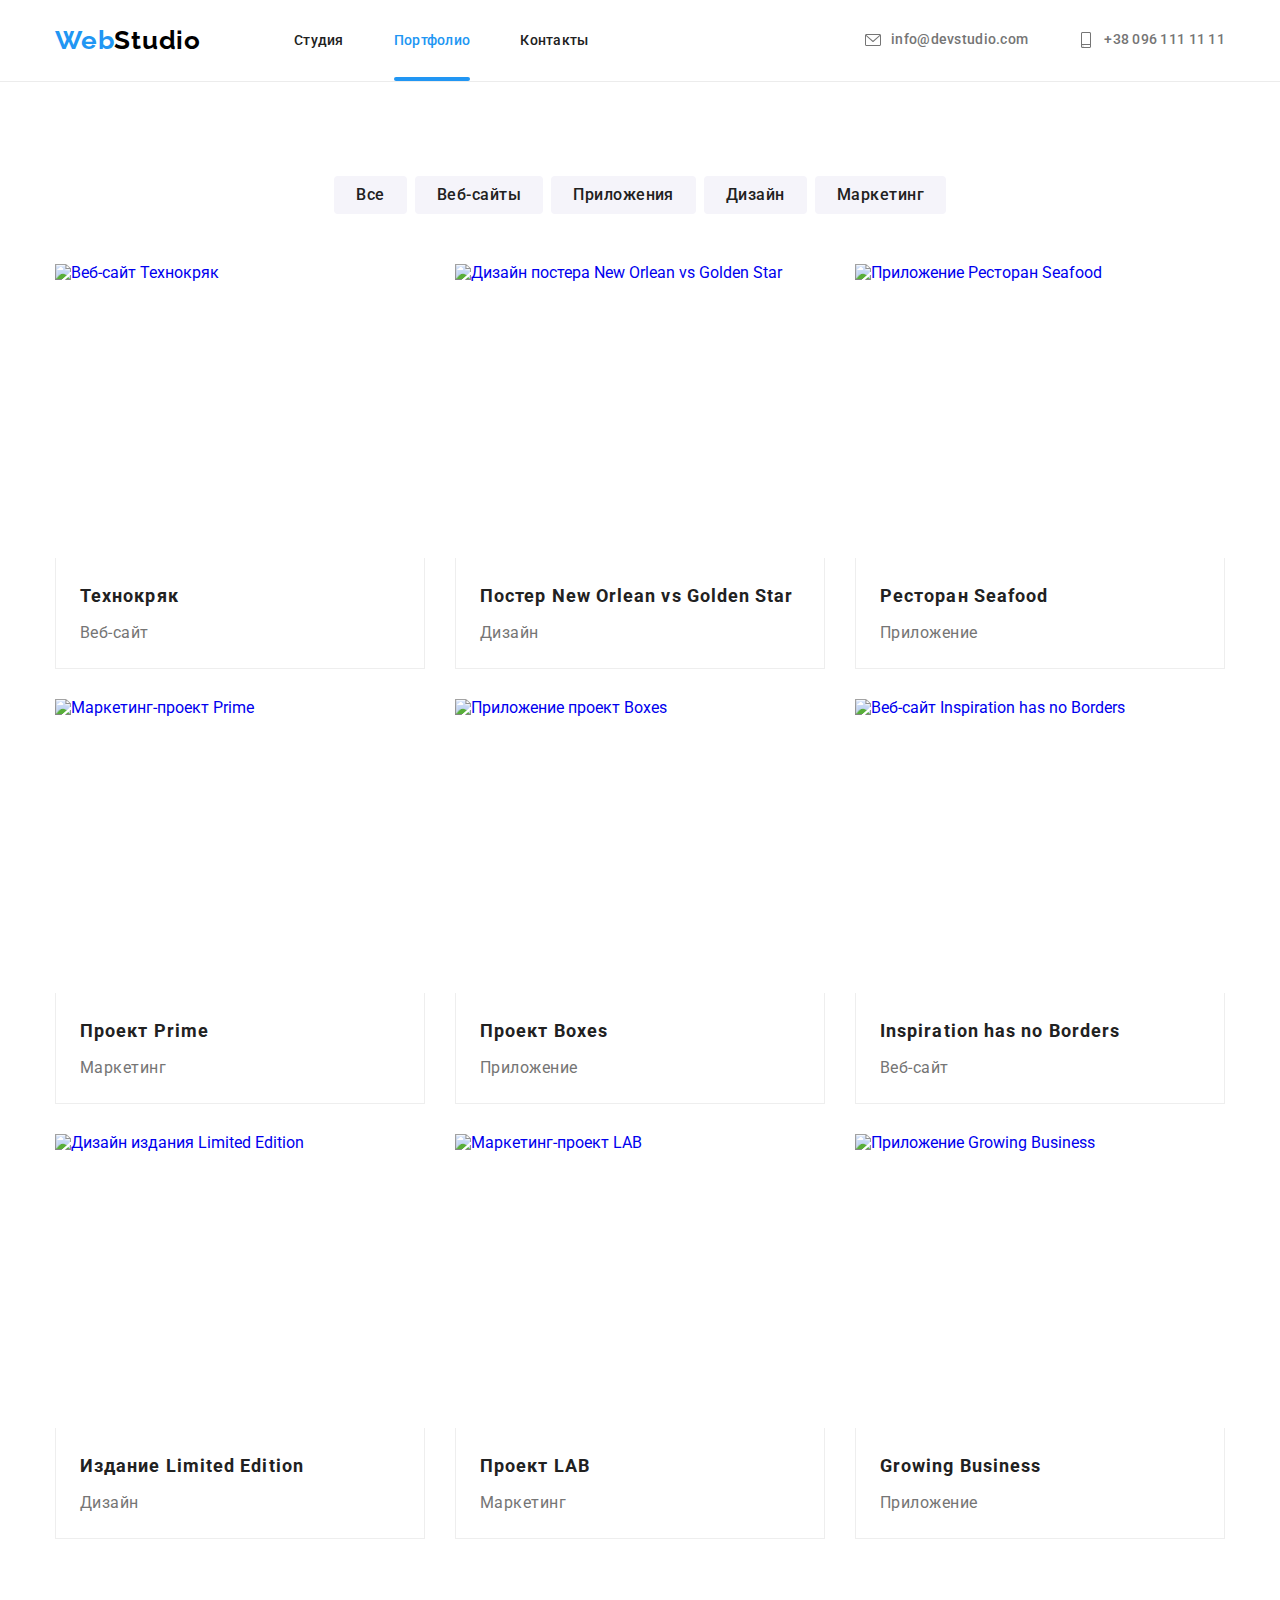
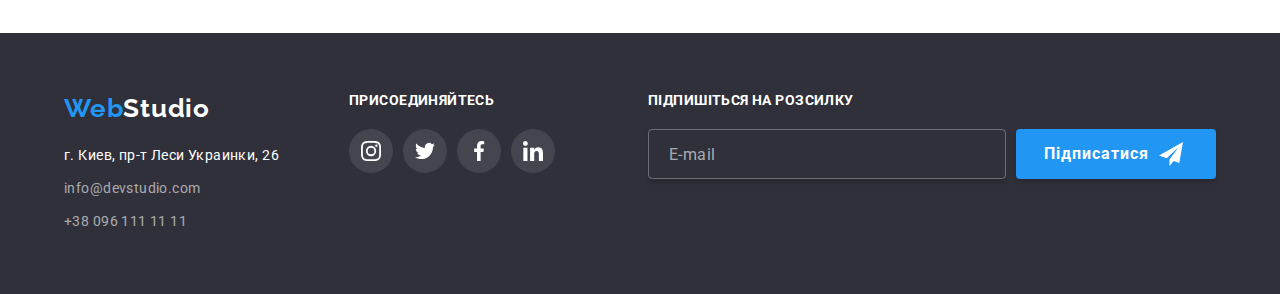
==== portfolio.html @ 71a53c15 "did hero" ====
<!DOCTYPE html>
<html lang="ru">

<head>
    <meta charset="UTF-8">
    <meta http-equiv="X-UA-Compatible" content="IE=edge">
    <meta name="viewport" content="width=device-width, initial-scale=1.0">
    <title>Porfolio</title>
    <link
        href="https://fonts.googleapis.com/css2?family=Raleway:wght@700&family=Roboto:wght@400;500;700;900&display=swap"
        rel="stylesheet">
    <link rel="stylesheet"
        href="https://cdnjs.cloudflare.com/ajax/libs/modern-normalize/1.1.0/modern-normalize.min.css">
    <link rel="stylesheet" href="./css/main.min.css">
</head>

<body>
    <header class="header">
        <div class="container header__container">
            <nav class="nav">
                <a class="logo nav__logo" href="https://vasyl96.github.io/goit-markup-hw-08/"><span
                        class="logo__label">Web</span>Studio</a>
                <button class="menu-btn" type="button" aria-label="Відкрити мобільне меню" data-menu-open>
                    <svg class="menu-btn__menu" width="40" height="40">
                        <use class="menu-btn__icon-menu" href="./img/sprite.svg#icon-menu"></use>
                    </svg>
                </button>
                <ul class="nav__list">
                    <li class="nav__item">
                        <a class="nav__link" href="https://vasyl96.github.io/goit-markup-hw-08/">Студия</a>
                    </li>
                    <li class="nav__item">
                        <a class="nav__link nav__link--current" href="./portfolio.html">Портфолио</a>
                    </li>
                    <li class="nav__item">
                        <a class="nav__link" href="#">Контакты</a>
                    </li>
                </ul>
            </nav>
            <ul class="header__contact-list">
                <li class="header__contact-item"><a class="header__contact-link" href="mailto:info@devstudio.com"><svg
                            class="header__contact-icon header__contact-icon--right" width="12" height="16">
                            <use href="./img/sprite.svg#icon-envelope"></use>
                        </svg>info@devstudio.com</a>
                </li>
                <li class="header__contact-item"><a class="header__contact-link" href="tel:+380961111111"><svg
                            class="header__contact-icon header__contact-icon--right" width="10" height="16">
                            <use href="./img/sprite.svg#icon-smartphone"></use>
                        </svg>+38 096 111 11 11</a>
                </li>
            </ul>
        </div>
    </header>
    <!-- Mobil menu -->
    <div class="menu-overlay" data-menu>
        <div class="menu-container">
            <button class="menu-btn" type="button" aria-label="Закрити мобільне меню" data-menu-close>
                <svg class="menu-btn__cross" width="40" height="40">
                    <use class="menu-btn__icon-cross" href="./img/sprite.svg#icon-cross"></use>
                </svg>
            </button>
            <ul class="menu-nav menu-nav__list">
                <li class="menu-nav__item">
                    <a class="menu-nav__link" href="https://vasyl96.github.io/goit-markup-hw-07/">Студия</a>
                </li>
                <li class="menu-nav__item">
                    <a class="menu-nav__link menu-nav__link--current" href="./portfolio.html">Портфолио</a>
                </li>
                <li class="menu-nav__item">
                    <a class="menu-nav__link" href="#">Контакты</a>
                </li>
            </ul>
            <ul class="menu-contact menu-contact__list">
                <li class="menu-contact__item">
                    <a class="menu-contact__link menu-contact__link--blue" href="tel:+380961111111">+38 096 111 11
                        11</a>
                </li>
                <li class="menu-contact__item">
                    <a class="menu-contact__link" href="mailto:info@devstudio.com">info@devstudio.com</a>
                </li>
            </ul>
            <ul class="menu-social menu-social__list">
                <li class="menu-social__item">
                    <a class="menu-social__link" href="https://Instagram/">Instagram</a>
                </li>
                <li class="menu-social__item">
                    <a class="menu-social__link" href="https://www.twitter.com/">Twitter</a>
                </li>
                <li class="menu-social__item">
                    <a class="menu-social__link" href="https://www.facebook.com/">Facebook</a>
                </li>
                <li class="menu-social__item">
                    <a class="menu-social__link" href="https://www.linkedin.com/">Linkedin</a>
                </li>
            </ul>
        </div>
    </div>
    <!-- Main section -->
    <main class="main">
        <!-- Portfolio -->
        <section class="portfolio">
            <div class="container">
                <!-- Button -->
                <ul class="filters filters__list">
                    <li class="filter__item"><button class="btn-silver btn" type="button">Все</button></li>
                    <li class="filter__item"><button class="btn-silver btn" type="button">Веб-сайты</button></li>
                    <li class="filter__item"><button class="btn-silver btn" type="button">Приложения</button></li>
                    <li class="filter__item"><button class="btn-silver btn" type="button">Дизайн</button></li>
                    <li class="filter__item"><button class="btn-silver btn" type="button">Маркетинг</button></li>
                </ul>

                <!-- Types of work -->
                <ul class="portfolio__list">
                    <!-- Технокряк -->
                    <li class="portfolio__item">
                        <a class="portfolio__link" href="#">
                            <div class="portfolio__thumb">
                                <img class="portfolio__img" src="./img/технокряк.jpg" alt="Веб-сайт Технокряк"
                                    width="370" height="294">
                                <div class="overlay">
                                    <p class="overlay__text">
                                        Ресурс пропонує комплексні пропозиції з різним рівнем функціоналу та сервісів.
                                        Все
                                        це дозволить відвідувачу отримати
                                        вичерпні відомості про компанію чи приватну особу.
                                    </p>
                                </div>
                            </div>
                            <div class="portfolio__project">
                                <h3 class="portfolio__title">Технокряк</h3>
                                <p class="portfolio__text">Веб-сайт</p>
                            </div>
                        </a>
                    </li>
                    <!-- New Orlean vs Golden Star -->
                    <li class="portfolio__item">
                        <a class="portfolio__link" href="#">
                            <div class="portfolio__thumb">
                                <img class="portfolio__img" src="./img/постер-new-orlean-vs-golden-star.jpg"
                                    alt="Дизайн постера New Orlean vs Golden Star" width="370" height="294">
                                <div class="overlay">
                                    <p class="overlay__text">
                                        Ресурс пропонує комплексні пропозиції з різним рівнем функціоналу та сервісів.
                                        Все
                                        це дозволить відвідувачу отримати
                                        вичерпні відомості про компанію чи приватну особу.
                                    </p>
                                </div>
                            </div>
                            <div class="portfolio__project">
                                <h3 class="portfolio__title">Постер <span lang="en">New Orlean vs Golden Star</span>
                                </h3>
                                <p class="portfolio__text">Дизайн</p>
                            </div>
                        </a>
                    </li>
                    <!-- Ресторан Seafood -->
                    <li class="portfolio__item">
                        <a class="portfolio__link" href="#">
                            <div class="portfolio__thumb">
                                <img class="portfolio__img" src="./img/ресторан-seafood.jpg"
                                    alt="Приложение Ресторан Seafood" width="370" height="294">
                                <div class="overlay">
                                    <p class="overlay__text">
                                        Ресурс пропонує комплексні пропозиції з різним рівнем функціоналу та сервісів.
                                        Все
                                        це дозволить відвідувачу отримати
                                        вичерпні відомості про компанію чи приватну особу.
                                    </p>
                                </div>
                            </div>
                            <div class="portfolio__project">
                                <h3 class="portfolio__title">Ресторан <span lang="en">Seafood</span></h3>
                                <p class="portfolio__text">Приложение</p>
                            </div>
                        </a>
                    </li>
                    <!-- Проект Prime -->
                    <li class="portfolio__item">
                        <a class="portfolio__link" href="#">
                            <div class="portfolio__thumb">
                                <img class="portfolio__img" src="./img/проект-prime.jpg" alt="Маркетинг-проект Prime"
                                    width="370" height="294">
                                <div class="overlay">
                                    <p class="overlay__text">
                                        Ресурс пропонує комплексні пропозиції з різним рівнем функціоналу та сервісів.
                                        Все
                                        це дозволить відвідувачу отримати
                                        вичерпні відомості про компанію чи приватну особу.
                                    </p>
                                </div>
                            </div>
                            <div class="portfolio__project">
                                <h3 class="portfolio__title">Проект <span lang="en">Prime</span></h3>
                                <p class="portfolio__text">Маркетинг</p>
                            </div>
                        </a>
                    </li>
                    <!-- Проект Boxes -->
                    <li class="portfolio__item">
                        <a class="portfolio__link" href="#">
                            <div class="portfolio__thumb">
                                <img class="portfolio__img" src="./img/проект-boxes.jpg" alt="Приложение проект Boxes"
                                    width="370" height="294">
                                <div class="overlay">
                                    <p class="overlay__text">
                                        Ресурс пропонує комплексні пропозиції з різним рівнем функціоналу та сервісів.
                                        Все
                                        це дозволить відвідувачу отримати
                                        вичерпні відомості про компанію чи приватну особу.
                                    </p>
                                </div>
                            </div>
                            <div class="portfolio__project">
                                <h3 class="portfolio__title">Проект <span lang="en">Boxes</span></h3>
                                <p class="portfolio__text">Приложение</p>
                            </div>
                        </a>
                    </li>
                    <!-- Inspiration has no Borders -->
                    <li class="portfolio__item">
                        <a class="portfolio__link" href="#">
                            <div class="portfolio__thumb">
                                <img class="portfolio__img" src="./img/inspiration-has-no-borders.jpg"
                                    alt="Веб-сайт Inspiration has no Borders" width="370" height="294">
                                <div class="overlay">
                                    <p class="overlay__text">
                                        Ресурс пропонує комплексні пропозиції з різним рівнем функціоналу та сервісів.
                                        Все
                                        це дозволить відвідувачу отримати
                                        вичерпні відомості про компанію чи приватну особу.
                                    </p>
                                </div>
                            </div>
                            <div class="portfolio__project">
                                <h3 lang="en" class="portfolio__title">Inspiration has no Borders</h3>
                                <p class="portfolio__text">Веб-сайт</p>
                            </div>
                        </a>
                    </li>
                    <!-- Издание Limited Edition -->
                    <li class="portfolio__item">
                        <a class="portfolio__link" href="#">
                            <div class="portfolio__thumb">
                                <img class="portfolio__img" src="./img/издание-limited-edition.jpg"
                                    alt="Дизайн издания Limited Edition" width="370" height="294">
                                <div class="overlay">
                                    <p class="overlay__text">
                                        Ресурс пропонує комплексні пропозиції з різним рівнем функціоналу та сервісів.
                                        Все
                                        це дозволить відвідувачу отримати
                                        вичерпні відомості про компанію чи приватну особу.
                                    </p>
                                </div>
                            </div>
                            <div class="portfolio__project">
                                <h3 class="portfolio__title">Издание <span lang="en">Limited Edition</span></h3>
                                <p class="portfolio__text">Дизайн</p>
                            </div>
                        </a>
                    </li>
                    <!-- Проект LAB -->
                    <li class="portfolio__item">
                        <a class="portfolio__link" href="#">
                            <div class="portfolio__thumb">
                                <img class="portfolio__img" src="./img/проект-lab.jpg" alt="Маркетинг-проект LAB"
                                    width="370" height="294">
                                <div class="overlay">
                                    <p class="overlay__text">
                                        Ресурс пропонує комплексні пропозиції з різним рівнем функціоналу та сервісів.
                                        Все
                                        це дозволить відвідувачу отримати
                                        вичерпні відомості про компанію чи приватну особу.
                                    </p>
                                </div>
                            </div>
                            <div class="portfolio__project">
                                <h3 class="portfolio__title">Проект <span lang="en">LAB</span></h3>
                                <p class="portfolio__text">Маркетинг</p>
                            </div>
                        </a>
                    </li>
                    <!-- Growing Business -->
                    <li class="portfolio__item">
                        <a class="portfolio__link" href="#">
                            <div class="portfolio__thumb">
                                <img class="portfolio__img" src="./img/growing-business.jpg"
                                    alt="Приложение Growing Business" width="370" height="294">
                                <div class="overlay">
                                    <p class="overlay__text">
                                        Ресурс пропонує комплексні пропозиції з різним рівнем функціоналу та сервісів.
                                        Все
                                        це дозволить відвідувачу отримати
                                        вичерпні відомості про компанію чи приватну особу.
                                    </p>
                                </div>
                            </div>
                            <div class="portfolio__project">
                                <h3 lang="en" class="portfolio__title">Growing Business</h3>
                                <p class="portfolio__text">Приложение</p>
                            </div>
                        </a>
                    </li>
                </ul>
            </div>
        </section>
    </main>
    <!-- Footer section-->
    <footer class="footer">
        <div class="container footer__container">
            <!-- Footer contacts -->
            <div class="footer-contacts footer-contacts--right footer-contacts--bottom">
                <a class="logo footer-contacts__logo" href="https://vasyl96.github.io/goit-markup-hw-06/"><span
                        class="logo__label">Web</span>Studio</a>
                <address class="address">
                    <p class="address__text">г. Киев, пр-т Леси Украинки, 26</p>
                    <ul class="address__list">
                        <li class="address__item"><a class="address__link"
                                href="mailto:info@devstudio.com">info@devstudio.com</a>
                        </li>
                        <li class="address__item"><a class="address__link" href="tel:+380961111111">+38 096 111 11
                                11</a>
                        </li>
                    </ul>
                </address>
            </div>
            <!-- Footer social -->
            <div class="footer-social footer-social--right footer-social--bottom">
                <strong class="footer-social__text footer-social__text--bottom">присоединяйтесь</strong>
                <ul class="icon-list">
                    <li class="footer-social__icon-item icon-item"><a class="footer-social__icon-link icon-link"
                            target="_blank" rel="noopener noreferrer" href="https://www.instagram.com/"><svg
                                class="icon" width="20" height="20">
                                <use href="./img/sprite.svg#icon-instagram"></use>
                            </svg></a></li>
                    <li class="footer-social__icon-item icon-item"><a class="footer-social__icon-link icon-link"
                            target="_blank" rel="noopener noreferrer" href="https://twitter.com/"><svg class="icon"
                                width="20" height="20">
                                <use href="./img/sprite.svg#icon-twitter"></use>
                            </svg></a></li>
                    <li class="footer-social__icon-item icon-item"><a class="footer-social__icon-link icon-link"
                            target="_blank" rel="noopener noreferrer" href="https://www.facebook.com/"><svg class="icon"
                                width="20" height="20">
                                <use href="./img/sprite.svg#icon-facebook"></use>
                            </svg></a></li>
                    <li class="footer-social__icon-item icon-item"><a class="footer-social__icon-link icon-link"
                            target="_blank" rel="noopener noreferrer" href="https://www.linkedin.com/"><svg class="icon"
                                width="20" height="20">
                                <use href="./img/sprite.svg#icon-linkedin"></use>
                            </svg></a></li>
                </ul>
            </div>
            <!-- Footer subscription -->
            <form name="footer-subscription__form" autocomplete="off">
                <strong class="subscription__text subscription__text--bottom">Підпишіться на
                    розсилку</strong>
                <div class="subscription-email">
                    <input type="email" name="email" class="subscription-email__input subscription-email__input--bottom"
                        placeholder="E-mail" id="user-email">
                    <button type="submit"
                        class="subscription-email__btn btn subscription-email__btn--left btn-blue">Підписатися
                        <svg class="subscription-email__btn-icon subscription-email__btn-icon--left" width="24"
                            height="24">
                            <use href="./img/sprite.svg#icon-send"></use>
                        </svg>
                    </button>
                </div>
            </form>
        </div>
    </footer>
    <script src="./js/menu.js"></script>
</body>

</html>
---- css/main.min.css ----
:root{--main-fons: "Roboto", sans-serif;--secondary-fons: "Raleway", sans-serif;--dark-main-txt-cl: #212121;--silver-txt-cl: rgba(255, 255, 255, 0.6);--gray-txt-cl: #757575;--white-txt-cl: #ffffff;--accent-txt-cl: #2196f3;--white-logo-txt-cl: #ffffff;--dark-logo-txt-cl: #000000;--skyblue-logo-txt-cl: #2196f3;--accent-input-cl: #2196f3;--gray-icon-bg-cl: #757575;--silver-icon-bg-cl: #afb1b8;--white-modal-icon-bg-cl: #ffffff;--white-social-bg-cl: #ffffff;--white-team-bg-cl: #ffffff;--white-modal-bg-cl: #ffffff;--backdrop-bg-cl: rgba(0, 0, 0, 0.2);--footer-hero-bg-cl: #2f303a;--team-bg-cl: #f5f4fa;--btn-silver--bg-cl: #f5f4fa;--accent-btn-silver-bg-cl: #2196f3;--btn-blue-bg-cl: #2196f3;--accent-btn-blue-bg-cl: #188ce8;--accent-icon-bg-cl: #2196f3;--hero-lg-bg-cl: rgba(47, 48, 58, 0.4);--box-bg-cl: #f5f4fa;--transition-timing-function: cubic-bezier(0.4, 0, 0.2, 1);--transition-duration: 250ms;--transition-delay: 600ms;--indent: 30px;--items: 2}.visually-hidden{position:absolute;white-space:nowrap;width:1px;height:1px;overflow:hidden;border:0;padding:0;clip:rect(0 0 0 0);-webkit-clip-path:inset(50%);clip-path:inset(50%);margin:-1px}body{font-family:var(--main-fons);color:var(--dark-main-txt-cl, #212121)}.no-scroll{overflow:hidden}h1,h2,h3,h4,h5,h6,p,ul,ol{margin:0;padding:0}a{text-decoration:none}ul,ol{list-style:none}img{display:block;max-width:100%;height:auto}.container{padding:0 15px;margin:0 auto}@media screen and (min-width: 480px){.container{width:480px}}@media screen and (min-width: 768px){.container{width:768px}}@media screen and (min-width: 1200px){.container{width:1200px}}.logo{-webkit-box-align:center;-ms-flex-align:center;align-items:center;font-family:var(--secondary-fons);font-size:26px;font-weight:700;line-height:1.19;letter-spacing:.03em;text-decoration:none;color:var(--dark-logo-txt-cl, #000000);-webkit-transition:color var(--transition-duration) var(--transition-timing-function);transition:color var(--transition-duration) var(--transition-timing-function)}.logo__label{color:var(--skyblue-logo-txt-cl, #2196f3)}.logo:hover,.logo:focus{color:var(--accent-txt-cl, #2196f3);fill:var(--accent-icon-bg-cl, #2196f3)}.nav{display:-webkit-box;display:-ms-flexbox;display:flex;-webkit-box-align:center;-ms-flex-align:center;align-items:center;-webkit-box-pack:justify;-ms-flex-pack:justify;justify-content:space-between}.nav__logo{padding-top:16px;padding-bottom:16px}@media screen and (max-width: 767px){.nav__list{display:none}}@media screen and (min-width: 768px){.nav{display:-webkit-box;display:-ms-flexbox;display:flex;-webkit-box-align:center;-ms-flex-align:center;align-items:center}.nav__list{display:-webkit-box;display:-ms-flexbox;display:flex}.nav__logo{padding-top:25px;padding-bottom:25px;margin-right:87px}}@media screen and (min-width: 1200px){.nav__logo{margin-right:93px}}@media screen and (min-width: 768px){.nav__item{margin-right:50px}.nav__item:last-child{margin-left:0}}@media screen and (min-width: 768px){.nav__link{position:relative;padding-top:32px;padding-bottom:32px;font-size:14px;font-weight:500;line-height:1.14;letter-spacing:.02em;color:inherit;-webkit-transition:color var(--transition-duration) var(--transition-timing-function);transition:color var(--transition-duration) var(--transition-timing-function)}.nav__link--current{color:var(--accent-txt-cl, #2196f3)}.nav__link--current::after{content:"";position:absolute;left:0;bottom:-1px;min-width:100%;min-height:4px;border-radius:2px;background-color:var(--accent-txt-cl, #2196f3)}.nav__link:hover,.nav__link:focus{color:var(--accent-txt-cl, #2196f3);fill:var(--accent-icon-bg-cl, #2196f3)}}.btn{border-radius:4px;border:rgba(0,0,0,0);cursor:pointer}.btn-blue{padding:10px 28px;min-width:200px;font-size:16px;font-weight:700;line-height:1.88;letter-spacing:.06em;color:var(--white-txt-cl, #ffffff);background-color:var(--btn-blue-bg-cl, #2196f3);-webkit-box-shadow:0px 4px 4px rgba(0,0,0,.15);box-shadow:0px 4px 4px rgba(0,0,0,.15);-webkit-transition:background-color var(--transition-duration) var(--transition-timing-function);transition:background-color var(--transition-duration) var(--transition-timing-function)}.btn-blue:hover,.btn-blue:focus{color:var(--white-txt-cl, #ffffff);background-color:var(--accent-btn-blue-bg-cl, #188ce8)}.btn-silver{padding:6px 22px;min-width:73px;font-size:16px;font-weight:500;line-height:1.63;letter-spacing:.03em;color:var(--white-txt-cl, #ffffff);text-align:center;color:inherit;background-color:var(--btn-silver-bg-cl, #f5f4fa);-webkit-transition:color var(--transition-duration) var(--transition-timing-function),background-color var(--transition-duration) var(--transition-timing-function),-webkit-box-shadow var(--transition-duration) var(--transition-timing-function);transition:color var(--transition-duration) var(--transition-timing-function),background-color var(--transition-duration) var(--transition-timing-function),-webkit-box-shadow var(--transition-duration) var(--transition-timing-function);transition:color var(--transition-duration) var(--transition-timing-function),background-color var(--transition-duration) var(--transition-timing-function),box-shadow var(--transition-duration) var(--transition-timing-function);transition:color var(--transition-duration) var(--transition-timing-function),background-color var(--transition-duration) var(--transition-timing-function),box-shadow var(--transition-duration) var(--transition-timing-function),-webkit-box-shadow var(--transition-duration) var(--transition-timing-function)}.btn-silver:hover,.btn-silver:focus{color:var(--white-txt-cl, #ffffff);background-color:var(--accent-btn-silver-bg-cl, #2196f3);-webkit-box-shadow:0px 3px 1px rgba(0,0,0,.1),0px 1px 2px rgba(0,0,0,.08),0px 2px 2px rgba(0,0,0,.12);box-shadow:0px 3px 1px rgba(0,0,0,.1),0px 1px 2px rgba(0,0,0,.08),0px 2px 2px rgba(0,0,0,.12)}.backdrop.is-hidden{pointer-events:none;visibility:hidden;opacity:0}.backdrop{position:fixed;visibility:visible;top:0;left:0;width:100vw;height:100vh;opacity:1;background-color:var(--backdrop-bg-cl, rgba(0, 0, 0, 0.2));-webkit-transition:opacity var(--transition-duration) var(--transition-timing-function),visibility var(--transition-duration) var(--transition-timing-function);transition:opacity var(--transition-duration) var(--transition-timing-function),visibility var(--transition-duration) var(--transition-timing-function)}.modal{padding:40px;position:absolute;z-index:10;top:50%;left:50%;-webkit-transform:translate(-50%, -50%);transform:translate(-50%, -50%);min-width:528px;min-height:581px;background-color:var(--white-modal-bg-cl, #ffffff);-webkit-box-shadow:0px 1px 3px rgba(0,0,0,.12),0px 1px 1px rgba(0,0,0,.14),0px 2px 1px rgba(0,0,0,.2);box-shadow:0px 1px 3px rgba(0,0,0,.12),0px 1px 1px rgba(0,0,0,.14),0px 2px 1px rgba(0,0,0,.2);border-radius:4px;-webkit-transition:opacity var(--transition-duration) var(--transition-timing-function),visibility var(--transition-duration) var(--transition-timing-function),-webkit-transform var(--transition-duration) var(--transition-timing-function);transition:opacity var(--transition-duration) var(--transition-timing-function),visibility var(--transition-duration) var(--transition-timing-function),-webkit-transform var(--transition-duration) var(--transition-timing-function);transition:transform var(--transition-duration) var(--transition-timing-function),opacity var(--transition-duration) var(--transition-timing-function),visibility var(--transition-duration) var(--transition-timing-function);transition:transform var(--transition-duration) var(--transition-timing-function),opacity var(--transition-duration) var(--transition-timing-function),visibility var(--transition-duration) var(--transition-timing-function),-webkit-transform var(--transition-duration) var(--transition-timing-function)}.modal__btn-close{display:-webkit-box;display:-ms-flexbox;display:flex;-webkit-box-align:center;-ms-flex-align:center;align-items:center;-webkit-box-pack:center;-ms-flex-pack:center;justify-content:center;position:absolute;top:8px;right:8px;min-height:30px;min-width:30px;background-color:var(--white-modal-icon-bg-cl, #ffffff);border-radius:50%;border:1px solid rgba(0,0,0,.1);-webkit-transition:opacity var(--transition-duration) var(--transition-timing-function),-webkit-transform var(--transition-duration) var(--transition-timing-function);transition:opacity var(--transition-duration) var(--transition-timing-function),-webkit-transform var(--transition-duration) var(--transition-timing-function);transition:transform var(--transition-duration) var(--transition-timing-function),opacity var(--transition-duration) var(--transition-timing-function);transition:transform var(--transition-duration) var(--transition-timing-function),opacity var(--transition-duration) var(--transition-timing-function),-webkit-transform var(--transition-duration) var(--transition-timing-function)}.modal__btn-close:focus,.modal__btn-close:hover{fill:#2196f3}.modal__text{display:block;text-align:center;font-size:20px;font-weight:700;line-height:1.15;letter-spacing:.03em;color:var(--dark-main-txt-cl, #212121)}.modal__text--bottom{margin-bottom:12px}.modal__form{display:-webkit-box;display:-ms-flexbox;display:flex;-webkit-box-align:center;-ms-flex-align:center;align-items:center;-webkit-box-orient:vertical;-webkit-box-direction:normal;-ms-flex-direction:column;flex-direction:column;padding:40px}.form-modal{display:-webkit-box;display:-ms-flexbox;display:flex;-webkit-box-align:center;-ms-flex-align:center;align-items:center;-webkit-box-orient:vertical;-webkit-box-direction:normal;-ms-flex-direction:column;flex-direction:column}.form-modal__user-name,.form-modal__user-phone,.form-modal__user-email,.form-modal__user-comment{display:inline-block;position:relative;width:448px;cursor:pointer}.form-modal__user-name--bottom,.form-modal__user-phone--bottom,.form-modal__user-email--bottom{margin-bottom:10px}.form-modal__user-comment{margin-bottom:20px}.form-modal__user-label{display:block;font-size:12px;font-weight:400;line-height:1.17;letter-spacing:.01em;color:var(--gray-txt-cl),#757575;cursor:pointer}.form-modal__user-label--bottom{margin-bottom:4px}.form-modal__user-input{padding:12px 16px 12px 42px;height:40px;width:448px;border:1px solid rgba(33,33,33,.2);border-radius:4px;-webkit-transition:border var(--transition-duration) var(--transition-timing-function);transition:border var(--transition-duration) var(--transition-timing-function);cursor:pointer}.form-modal__user-icon{display:block;position:absolute;top:29px;left:21px;width:18px;height:18px;-webkit-transform:translate(-50%);transform:translate(-50%);cursor:pointer}.form-modal__user-input:focus+.form-modal__user-icon{fill:#2196f3}.form-modal__user-input:focus,.form-modal__user-textarea:focus{border:1px solid #2196f3;outline:rgba(0,0,0,0)}.form-modal__user-textarea{resize:none;height:120px;padding:10px 16px;width:448px;border:1px solid rgba(33,33,33,.2);border-radius:4px;-webkit-transition:border var(--transition-duration) var(--transition-timing-function);transition:border var(--transition-duration) var(--transition-timing-function)}.form-modal__user-textarea::-webkit-input-placeholder{font-size:12px;font-weight:400;line-height:1.17;letter-spacing:.01em;color:rgba(117,117,117,.5)}.form-modal__user-textarea::-moz-placeholder{font-size:12px;font-weight:400;line-height:1.17;letter-spacing:.01em;color:rgba(117,117,117,.5)}.form-modal__user-textarea:-ms-input-placeholder{font-size:12px;font-weight:400;line-height:1.17;letter-spacing:.01em;color:rgba(117,117,117,.5)}.form-modal__user-textarea::-ms-input-placeholder{font-size:12px;font-weight:400;line-height:1.17;letter-spacing:.01em;color:rgba(117,117,117,.5)}.form-modal__user-textarea::placeholder{font-size:12px;font-weight:400;line-height:1.17;letter-spacing:.01em;color:rgba(117,117,117,.5)}.form-modal__user-adreement{display:inline-block;position:relative;padding-left:40px}.form-modal__user-adreement--bottom{margin-bottom:30px}.form-modal__label-adreement{display:inline-block;font-size:14px;font-weight:400;line-height:1.71;letter-spacing:.03em;color:var(--gray-txt-cl, #757575)}.form-modal__agreement-link{color:var(--accent-txt-cl, #2196f3);text-decoration:underline}.form-modal__agreement-link:focus,.form-modal__agreement-link:hover{color:var(--accent-btn-blue-bg-cl, #188ce8);-webkit-transition:color var(--transition-duration) var(--transition-timing-function);transition:color var(--transition-duration) var(--transition-timing-function)}.form-modal__label-adreement::before{content:"";position:absolute;left:15px;bottom:17%;-webkit-transform:translatey(-10%);transform:translatey(-10%);display:inline-block;width:16px;height:15px;border:2px solid;border-color:var(--dark-main-txt-cl, #212121);border-radius:2px;-webkit-transition:border-color var(--transition-duration) var(--transition-timing-function),background-color var(--transition-duration) var(--transition-timing-function);transition:border-color var(--transition-duration) var(--transition-timing-function),background-color var(--transition-duration) var(--transition-timing-function);cursor:pointer}.form-modal__checkbox-agreement:focus+.form-modal__label-adreement::before{border-color:var(--accent-icon-bg-cl, #2196f3)}.form-modal__checkbox-agreement:checked+.form-modal__label-adreement::before{background-image:url(../img/icon\ check.svg);background-origin:border-box;background-size:contain;border-color:var(--accent-icon-bg-cl, #2196f3);background-color:var(--accent-icon-bg-cl, #2196f3)}.form-modal__checkbox-agreement{position:absolute;width:1px;height:1px;margin:-1px;border:0;padding:0;clip:rect(0 0 0 0);overflow:hidden}.form-modal__btn{display:block;margin:0 auto;padding:10px 52px}.title{font-size:28px;font-weight:700;line-height:1.18;letter-spacing:.03em;text-align:center}@media screen and (min-width: 1200px){.title{font-size:36px;line-height:1.17}}.icon-list{display:-webkit-box;display:-ms-flexbox;display:flex;-webkit-box-pack:center;-ms-flex-pack:center;justify-content:center;gap:10px}.icon-link{display:-webkit-box;display:-ms-flexbox;display:flex;-webkit-box-align:center;-ms-flex-align:center;align-items:center;-webkit-box-pack:center;-ms-flex-pack:center;justify-content:center;fill:var(--silver-icon-bg-cl, #afb1b8);width:44px;height:44px;border-radius:50%;-webkit-transition:fill var(--transition-duration) var(--transition-timing-function),background-color var(--transition-duration) var(--transition-timing-function);transition:fill var(--transition-duration) var(--transition-timing-function),background-color var(--transition-duration) var(--transition-timing-function)}.icon-link:hover,.icon-link:focus{fill:var(--white-social-bg-cl, #ffffff);background-color:var(--accent-icon-bg-clicon-bg-cl, #2196f3)}.menu-btn{display:-webkit-box;display:-ms-flexbox;display:flex;-webkit-box-align:center;-ms-flex-align:center;align-items:center;-webkit-box-pack:center;-ms-flex-pack:center;justify-content:center;margin-left:auto;margin:0;padding:0;width:40px;height:40px;border:none;background-color:rgba(0,0,0,0);cursor:pointer}.menu-btn:focus,.menu-btn:hover{fill:#2196f3}@media screen and (min-width: 768px){.menu-btn{display:none}}.menu-overlay .menu-btn{position:absolute;top:10px;right:16px;-webkit-transform:translate(-50% -50%);transform:translate(-50% -50%)}.menu-overlay{position:fixed;left:0;top:0;width:100%;height:100%;background-color:#fff;z-index:999;-webkit-transform:translateX(-100%);transform:translateX(-100%);opacity:0;visibility:hidden;pointer-events:none;-webkit-transition:opacity var(--transition-duration) var(--transition-timing-function),visibility var(--transition-duration) var(--transition-timing-function);transition:opacity var(--transition-duration) var(--transition-timing-function),visibility var(--transition-duration) var(--transition-timing-function)}.menu-overlay.is-open{-webkit-transform:translateX(0);transform:translateX(0);opacity:1;pointer-events:visible;visibility:initial}@media screen and (min-width: 768px){.menu-overlay.is-open{display:none}}.menu-container{display:-webkit-box;display:-ms-flexbox;display:flex;-webkit-box-orient:vertical;-webkit-box-direction:normal;-ms-flex-direction:column;flex-direction:column;height:100%;padding:48px 40px}.menu-nav{display:-webkit-box;display:-ms-flexbox;display:flex;-webkit-box-orient:vertical;-webkit-box-direction:normal;-ms-flex-direction:column;flex-direction:column;-ms-flex-wrap:wrap;flex-wrap:wrap}.menu-nav__list{display:-webkit-box;display:-ms-flexbox;display:flex;margin-bottom:auto}.menu-nav__item{margin-bottom:36px}.menu-nav__item:last-child{margin-bottom:0}.menu-nav__link{font-size:40px;font-weight:500;line-height:1.18;letter-spacing:.02em;color:inherit;-webkit-transition:color var(--transition-duration) var(--transition-timing-function);transition:color var(--transition-duration) var(--transition-timing-function)}.menu-nav__link--current{color:var(--accent-txt-cl, #2196f3)}.menu-nav__link:hover,.menu-nav__link:focus{color:var(--accent-txt-cl, #2196f3);fill:var(--accent-icon-bg-cl, #2196f3)}.menu-contact{display:-webkit-box;display:-ms-flexbox;display:flex;-webkit-box-orient:vertical;-webkit-box-direction:normal;-ms-flex-direction:column;flex-direction:column;-ms-flex-wrap:wrap;flex-wrap:wrap}.menu-contact__item{margin-bottom:32px}.menu-contact__item:last-child{margin-bottom:64px}.menu-contact__link{font-size:24px;font-weight:500;line-height:1.17;letter-spacing:.02em;color:var(--gray-txt-cl, #757575);-webkit-transition:color var(--transition-duration) var(--transition-timing-function),fill var(--transition-duration) var(--transition-timing-function);transition:color var(--transition-duration) var(--transition-timing-function),fill var(--transition-duration) var(--transition-timing-function)}.menu-contact__link--blue{font-size:34px;line-height:1.18;color:var(--accent-txt-cl, #2196f3)}.menu-contact__link:hover,.menu-contact__link:focus{color:var(--accent-txt-cl, #2196f3);fill:var(--accent-icon-bg-cl, #2196f3)}.menu-social{display:-webkit-box;display:-ms-flexbox;display:flex}.menu-social__item{padding:0 10px;border-right:1px solid rgba(33,33,33,.2)}.menu-social__item:first-child{padding-left:0}.menu-social__item:last-child{padding-right:0;border-right:0}.menu-social__link{font-size:18px;font-weight:500;line-height:1.22;letter-spacing:.02em;color:var(--accent-txt-cl, #2196f3);fill:var(--gray-icon-bg-cl, #757575);-webkit-transition:color var(--transition-duration) var(--transition-timing-function),fill var(--transition-duration) var(--transition-timing-function);transition:color var(--transition-duration) var(--transition-timing-function),fill var(--transition-duration) var(--transition-timing-function)}.menu-social__link--blue{font-size:34px;line-height:1.18;color:var(--accent-txt-cl, #2196f3)}.menu-social__link:hover,.menu-social__link:focus{color:var(--accent-txt-cl, #2196f3);fill:var(--accent-icon-bg-cl, #2196f3)}.header{position:relative;border-bottom:1px solid #ececec}@media screen and (max-width: 768px){.header__contact-list{display:none}}@media screen and (min-width: 768px)and (max-width: 1200px){.header__contact-list{-ms-flex-wrap:wrap;flex-wrap:wrap;margin-left:auto;padding-top:21px;padding-bottom:21px}.header__contact-item{margin-bottom:10px}.header__contact-item:last-child{margin-bottom:0}}@media screen and (min-width: 768px){.header__container{display:-webkit-box;display:-ms-flexbox;display:flex}.header__contact-list{display:-webkit-box;display:-ms-flexbox;display:flex;-webkit-box-align:center;-ms-flex-align:center;align-items:center;margin-left:auto;-webkit-box-pack:left;-ms-flex-pack:left;justify-content:left}.header__contact-link{display:-webkit-box;display:-ms-flexbox;display:flex;-webkit-box-align:center;-ms-flex-align:center;align-items:center;font-size:14px;font-weight:500;line-height:1.14;letter-spacing:.02em;color:var(--gray-txt-cl, #757575);fill:var(--gray-icon-bg-cl, #757575);-webkit-transition:color var(--transition-duration) var(--transition-timing-function),fill var(--transition-duration) var(--transition-timing-function);transition:color var(--transition-duration) var(--transition-timing-function),fill var(--transition-duration) var(--transition-timing-function)}.header__contact-icon{width:16px;height:16px}.header__contact-icon--right{margin-right:10px}.header__contact-link:hover,.header__contact-link:focus{color:var(--accent-txt-cl, #2196f3);fill:var(--accent-icon-bg-cl, #2196f3)}}@media screen and (min-width: 1200px){.header__contact-item{margin-right:50px}.header__contact-item:last-child{margin-right:0}.header__contact-link{padding-top:32px;padding-bottom:32px}}.hero{margin:0 auto;padding:118px 0;max-width:480px;height:400px;text-align:center;background:-webkit-gradient(linear, left top, left bottom, from(var(--hero-lg-bg-cl, rgba(47, 48, 58, 0.4))), to(var(--hero-lg-bg-cl, rgba(47, 48, 58, 0.4)))),url(../img/img-banner.jpg);background:linear-gradient(var(--hero-lg-bg-cl, rgba(47, 48, 58, 0.4)), var(--hero-lg-bg-cl, rgba(47, 48, 58, 0.4))),url(../img/img-banner.jpg);background-color:var(--footer-hero-bg-cl, #2f303a)}@media screen and (min-width: 768px){.hero{max-width:768px}}@media screen and (min-width: 1200px){.hero{padding:200px 0;max-width:1600px;height:600px}}.hero__title{margin:0 auto 0;max-width:360px;font-size:26px;font-weight:900;line-height:1.62;letter-spacing:.06em;text-transform:uppercase;color:var(--white-txt-cl, #ffffff)}@media screen and (min-width: 1200px){.hero__title{font-size:44px;line-height:1.36;max-width:696px}}.hero__title--bottom{margin-bottom:30px}.hero__btn-blue{display:inline-block}.preferences{padding:60px 0}@media screen and (min-width: 1200px){.preferences{padding:94px 0}}.preferences__list{display:-webkit-box;display:-ms-flexbox;display:flex;-ms-flex-wrap:wrap;flex-wrap:wrap;gap:var(--indent)}.preferences__item{-ms-flex-preferred-size:calc((100% - var(--indent)*(var(--items) - 1))/var(--items));flex-basis:calc((100% - var(--indent)*(var(--items) - 1))/var(--items))}@media screen and (max-width: 767px){.preferences__item{--items: 1}}@media screen and (min-width: 768px){.preferences__item{--items: 2}}@media screen and (min-width: 1200px){.preferences__item{--items: 4}}.preferences__box{display:-webkit-box;display:-ms-flexbox;display:flex;-webkit-box-align:center;-ms-flex-align:center;align-items:center;-webkit-box-pack:center;-ms-flex-pack:center;justify-content:center;height:120px;border-radius:4px;background-color:var(--box-bg-cl, #f5f4fa)}.preferences__box--bottom{margin-bottom:30px}.preferences__title{text-align:center;font-size:14px;font-weight:700;line-height:1.14;letter-spacing:.03em;text-transform:uppercase}@media screen and (min-width: 768px){.preferences__title{text-align:left}}.preferences__title--bottom{margin-bottom:10px}.preferences__text{font-size:14px;font-weight:400;line-height:1.71;letter-spacing:.03em;color:var(--gray-txt-cl, #757575)}@media screen and (min-width: 1200px){.preferences__text{max-width:270px}}.services{padding:94px 0}@media screen and (max-width: 1199px){.services{position:absolute;white-space:nowrap;width:1px;height:1px;overflow:hidden;border:0;padding:0;clip:rect(0 0 0 0);-webkit-clip-path:inset(50%);clip-path:inset(50%);margin:-1px}}.services__title{margin-bottom:50px}.services__list{display:-webkit-box;display:-ms-flexbox;display:flex;-ms-flex-wrap:wrap;flex-wrap:wrap;gap:var(--indent)}.services__item{position:relative;-webkit-box-pack:center;-ms-flex-pack:center;justify-content:center;-ms-flex-preferred-size:calc((100% - var(--indent)*(var(--items) - 1))/var(--items));flex-basis:calc((100% - var(--indent)*(var(--items) - 1))/var(--items))}@media screen and (min-width: 1200px){.services__item{--items: 3}}.services__subtitle{display:-webkit-box;display:-ms-flexbox;display:flex;-webkit-box-align:center;-ms-flex-align:center;align-items:center;-webkit-box-pack:center;-ms-flex-pack:center;justify-content:center;position:absolute;bottom:0;width:100%;height:70px;font-size:14px;font-weight:700;line-height:1.14;letter-spacing:.03em;text-transform:uppercase;background-color:rgba(47,48,58,.8);color:var(--white-txt-cl, #ffffff)}.team{padding:60px 0;background-color:var(--team-bg-cl, #f5f4fa)}@media screen and (min-width: 768px){.team{padding:94px 0}}.team__title{margin-bottom:50px}.team__list{display:-webkit-box;display:-ms-flexbox;display:flex;-ms-flex-wrap:wrap;flex-wrap:wrap;gap:var(--indent)}.team__item{-ms-flex-preferred-size:calc((100% - var(--indent)*(var(--items) - 1))/var(--items));flex-basis:calc((100% - var(--indent)*(var(--items) - 1))/var(--items));border-radius:0px 0px 4px 4px;-webkit-box-shadow:0px 1px 3px rgba(0,0,0,.12),0px 1px 1px rgba(0,0,0,.14),0px 2px 1px rgba(0,0,0,.2);box-shadow:0px 1px 3px rgba(0,0,0,.12),0px 1px 1px rgba(0,0,0,.14),0px 2px 1px rgba(0,0,0,.2);background-color:var(--white-team-bg-cl, #ffffff)}@media screen and (max-width: 767px){.team__item{--items: 1}}@media screen and (min-width: 768px){.team__item{--items: 2}}@media screen and (min-width: 1200px){.team__item{--items: 4}}.team__text{font-size:16px;font-weight:400;line-height:1.19;letter-spacing:.03em;text-align:center;color:var(--gray-txt-cl, #757575)}.team__text--bottom{margin-bottom:16px}.team__contact{padding:30px 20px}.team .team__subtitle{font-size:16px;font-weight:500;line-height:1.19;letter-spacing:.03em;text-align:center}.team__subtitle--bottom{margin-bottom:10px}.customer{padding:60px 0}@media screen and (min-width: 1200px){.customer{padding:94px 0}}.customer__list{display:-webkit-box;display:-ms-flexbox;display:flex;-webkit-box-pack:center;-ms-flex-pack:center;justify-content:center;-ms-flex-wrap:wrap;flex-wrap:wrap;gap:var(--indent)}.customer__item{-ms-flex-preferred-size:calc((100% - var(--indent)*(var(--items) - 1))/var(--items));flex-basis:calc((100% - var(--indent)*(var(--items) - 1))/var(--items))}@media screen and (min-width: 768px){.customer__item{--items: 3}}@media screen and (min-width: 768px){.customer__item{--items: 6}}.customer__title{margin-bottom:50px}.customer__link{display:-webkit-box;display:-ms-flexbox;display:flex;-webkit-box-align:center;-ms-flex-align:center;align-items:center;-webkit-box-pack:center;-ms-flex-pack:center;justify-content:center;width:170px;height:92px;fill:var(--silver-icon-bg-cl, #afb1b8);border:1px solid #afb1b8;border-radius:4px;-webkit-transition:border var(--transition-duration) var(--transition-timing-function),fill var(--transition-duration) var(--transition-timing-function);transition:border var(--transition-duration) var(--transition-timing-function),fill var(--transition-duration) var(--transition-timing-function)}.customer__link:hover,.customer__link:focus{border:1px solid #2196f3;fill:var(--accent-icon-bg-clicon-bg-cl, #2196f3)}.filters{display:-webkit-box;display:-ms-flexbox;display:flex;-webkit-box-align:center;-ms-flex-align:center;align-items:center;gap:8px;-ms-flex-wrap:wrap;flex-wrap:wrap}@media screen and (min-width: 768px){.filters{-webkit-box-pack:center;-ms-flex-pack:center;justify-content:center}}.filters__list{margin-bottom:40px}@media screen and (min-width: 768px){.filters__list{margin-bottom:30px}}@media screen and (min-width: 1200px){.filters__list{margin-bottom:50px}}.overlay{position:absolute;opacity:0;-webkit-transform:translatey(100%);transform:translatey(100%);top:0;left:0;width:100%;height:100%;background-color:rgba(33,150,243,.9);-webkit-transition:opacity var(--transition-duration) var(--transition-timing-function),background-color var(--transition-duration) var(--transition-timing-function),-webkit-transform var(--transition-duration) var(--transition-timing-function);transition:opacity var(--transition-duration) var(--transition-timing-function),background-color var(--transition-duration) var(--transition-timing-function),-webkit-transform var(--transition-duration) var(--transition-timing-function);transition:transform var(--transition-duration) var(--transition-timing-function),opacity var(--transition-duration) var(--transition-timing-function),background-color var(--transition-duration) var(--transition-timing-function);transition:transform var(--transition-duration) var(--transition-timing-function),opacity var(--transition-duration) var(--transition-timing-function),background-color var(--transition-duration) var(--transition-timing-function),-webkit-transform var(--transition-duration) var(--transition-timing-function)}.overlay__text{padding:63px 24px;font-size:18px;font-weight:400;line-height:1.56;letter-spacing:.03em;color:var(--white-txt-cl, #ffffff)}.portfolio{padding:60px 0}@media screen and (min-width: 1200px){.portfolio{padding:94px 0}}.portfolio__list{display:-webkit-box;display:-ms-flexbox;display:flex;-ms-flex-wrap:wrap;flex-wrap:wrap;gap:var(--indent)}.portfolio__item{-ms-flex-preferred-size:calc((100% - var(--indent)*(var(--items) - 1))/var(--items));flex-basis:calc((100% - var(--indent)*(var(--items) - 1))/var(--items))}@media screen and (min-width: 767px)and (max-width: 1199px){.portfolio__item:first-child .portfolio__project{height:147px}}@media screen and (max-width: 767px){.portfolio__item{--items: 1}}@media screen and (min-width: 768px){.portfolio__item{--items: 2}}@media screen and (min-width: 1200px){.portfolio__item{--items: 3}}.portfolio__thumb{position:relative;height:294px;overflow:hidden}.portfolio__link:hover .overlay{-webkit-transform:translatey(0);transform:translatey(0);opacity:1}.portfolio__link:hover,.portfolio__link:focus{cursor:pointer;-webkit-box-shadow:0px 1px 1px rgba(0,0,0,.12),0px 4px 4px rgba(0,0,0,.06),1px 4px 6px rgba(0,0,0,.16);box-shadow:0px 1px 1px rgba(0,0,0,.12),0px 4px 4px rgba(0,0,0,.06),1px 4px 6px rgba(0,0,0,.16);-webkit-transition:-webkit-box-shadow var(--transition-duration) var(--transition-timing-function);transition:-webkit-box-shadow var(--transition-duration) var(--transition-timing-function);transition:box-shadow var(--transition-duration) var(--transition-timing-function);transition:box-shadow var(--transition-duration) var(--transition-timing-function), -webkit-box-shadow var(--transition-duration) var(--transition-timing-function)}.portfolio__project{border-left:1px solid #eee;border-right:1px solid #eee;border-bottom:1px solid #eee;padding:20px 24px}.portfolio__text{font-size:16px;font-weight:400;line-height:1.88;letter-spacing:.03em;color:var(--gray-txt-cl, #757575)}.portfolio__title{margin-bottom:4px;font-size:18px;font-weight:700;line-height:2;letter-spacing:.06em;color:var(--dark-main-txt-cl, #212121)}.portfolio__link{display:block;text-decoration:none;-webkit-transition:-webkit-box-shadow var(--transition-duration) var(--transition-timing-function);transition:-webkit-box-shadow var(--transition-duration) var(--transition-timing-function);transition:box-shadow var(--transition-duration) var(--transition-timing-function);transition:box-shadow var(--transition-duration) var(--transition-timing-function), -webkit-box-shadow var(--transition-duration) var(--transition-timing-function)}.footer{padding:60px 0;background-color:var(--footer-hero-bg-cl, #2f303a)}@media screen and (min-width: 768px){.footer__container{display:-webkit-box;display:-ms-flexbox;display:flex;-webkit-box-pack:center;-ms-flex-pack:center;justify-content:center;-ms-flex-wrap:wrap;flex-wrap:wrap}}.footer-contacts--bottom{margin-bottom:60px}@media screen and (min-width: 768px){.footer-contacts{display:-webkit-box;display:-ms-flexbox;display:flex;-webkit-box-pack:center;-ms-flex-pack:center;justify-content:center;-webkit-box-orient:vertical;-webkit-box-direction:normal;-ms-flex-direction:column;flex-direction:column}.footer-contacts--right{margin-right:auto}}@media screen and (min-width: 1200px){.footer-contacts--right{margin-right:70px}.footer-contacts--bottom{margin-bottom:0}}.footer-contacts__logo{text-align:center;display:block;margin-bottom:20px;color:var(--white-logo-txt-cl, #ffffff);-webkit-transition:color var(--transition-duration) var(--transition-timing-function);transition:color var(--transition-duration) var(--transition-timing-function)}@media screen and (min-width: 1200px){.footer-contacts__logo{text-align:left}}.address{text-align:center;font-size:14px;font-weight:400;line-height:1.71;letter-spacing:.03em;font-style:normal;color:var(--white-txt-cl, #ffffff)}.address__text,.address__item{margin-bottom:9px;-webkit-transition:color var(--transition-duration) var(--transition-timing-function);transition:color var(--transition-duration) var(--transition-timing-function)}.address__item:last-child{margin-bottom:0px}.address__link{color:var(--silver-txt-cl, rgba(255, 255, 255, 0.6));text-decoration:none;-webkit-transition:color var(--transition-duration) var(--transition-timing-function);transition:color var(--transition-duration) var(--transition-timing-function)}.address__link:hover,.address__link:focus{color:var(--accent-txt-cl, #2196f3);fill:var(--accent-icon-bg-cl, #2196f3)}@media screen and (min-width: 1200px){.address{text-align:left}}@media screen and (min-width: 1200px){.footer-social--right{margin-right:93px}}@media screen and (max-width: 768px){.footer-social--bottom{margin-bottom:60px}}.footer-social__text{text-align:center;display:block;font-size:14px;font-weight:700;line-height:1.14;letter-spacing:.03em;text-transform:uppercase;color:var(--white-txt-cl, #ffffff)}@media screen and (min-width: 1200px){.footer-social__text{text-align:left}}.footer-social__text--bottom{margin-bottom:20px}.footer-social__icon-item{border-radius:50%;background:rgba(255,255,255,.1)}.footer-social__icon-link{fill:var(--white-social-bg-cl, #ffffff)}@media screen and (min-width: 1200px){.footer-subscription__form{display:-webkit-box;display:-ms-flexbox;display:flex}}.subscription__text{display:block;text-align:center;font-size:14px;font-weight:700;line-height:1.14;letter-spacing:.03em;text-transform:uppercase;color:var(--white-txt-cl, #ffffff)}@media screen and (min-width: 1200px){.subscription__text{text-align:left}}.subscription__text--bottom{margin-bottom:20px}.subscription-email{display:-webkit-box;display:-ms-flexbox;display:flex;-webkit-box-align:center;-ms-flex-align:center;align-items:center;-webkit-box-pack:center;-ms-flex-pack:center;justify-content:center;-ms-flex-wrap:wrap;flex-wrap:wrap}@media screen and (max-width: 1199px){.subscription-email{-webkit-box-orient:vertical;-webkit-box-direction:normal;-ms-flex-direction:column;flex-direction:column}}.subscription-email__input{display:inline-block;padding-left:20px;height:50px;width:100%;background-color:inherit;color:var(--white-txt-cl, #ffffff);border:1px solid rgba(255,255,255,.3);-webkit-box-shadow:0px 4px 4px rgba(0,0,0,.15);box-shadow:0px 4px 4px rgba(0,0,0,.15);border-radius:4px;cursor:pointer;-webkit-transition:border var(--transition-duration) var(--transition-timing-function);transition:border var(--transition-duration) var(--transition-timing-function)}.subscription-email__input--bottom{margin-bottom:20px}@media screen and (min-width: 768px){.subscription-email__input{width:463px;margin-bottom:20px}}@media screen and (min-width: 1200px){.subscription-email__input{margin-bottom:0;width:358px}}.subscription-email__input:focus{outline:none;border:1px solid var(--accent-input-cl, #2196f3)}.subscription-email__input::-webkit-input-placeholder{font-style:normal;font-size:16px;font-weight:400;line-height:1.25;letter-spacing:.03em;color:rgba(255,255,255,.6)}.subscription-email__input::-moz-placeholder{font-style:normal;font-size:16px;font-weight:400;line-height:1.25;letter-spacing:.03em;color:rgba(255,255,255,.6)}.subscription-email__input:-ms-input-placeholder{font-style:normal;font-size:16px;font-weight:400;line-height:1.25;letter-spacing:.03em;color:rgba(255,255,255,.6)}.subscription-email__input::-ms-input-placeholder{font-style:normal;font-size:16px;font-weight:400;line-height:1.25;letter-spacing:.03em;color:rgba(255,255,255,.6)}.subscription-email__input::placeholder{font-style:normal;font-size:16px;font-weight:400;line-height:1.25;letter-spacing:.03em;color:rgba(255,255,255,.6)}.subscription-email__btn{display:-webkit-inline-box;display:-ms-inline-flexbox;display:inline-flex;-webkit-box-align:center;-ms-flex-align:center;align-items:center}.subscription-email__btn--left{margin-left:10px}.subscription-email__btn-icon--left{margin-left:10px}/*# sourceMappingURL=main.min.css.map */
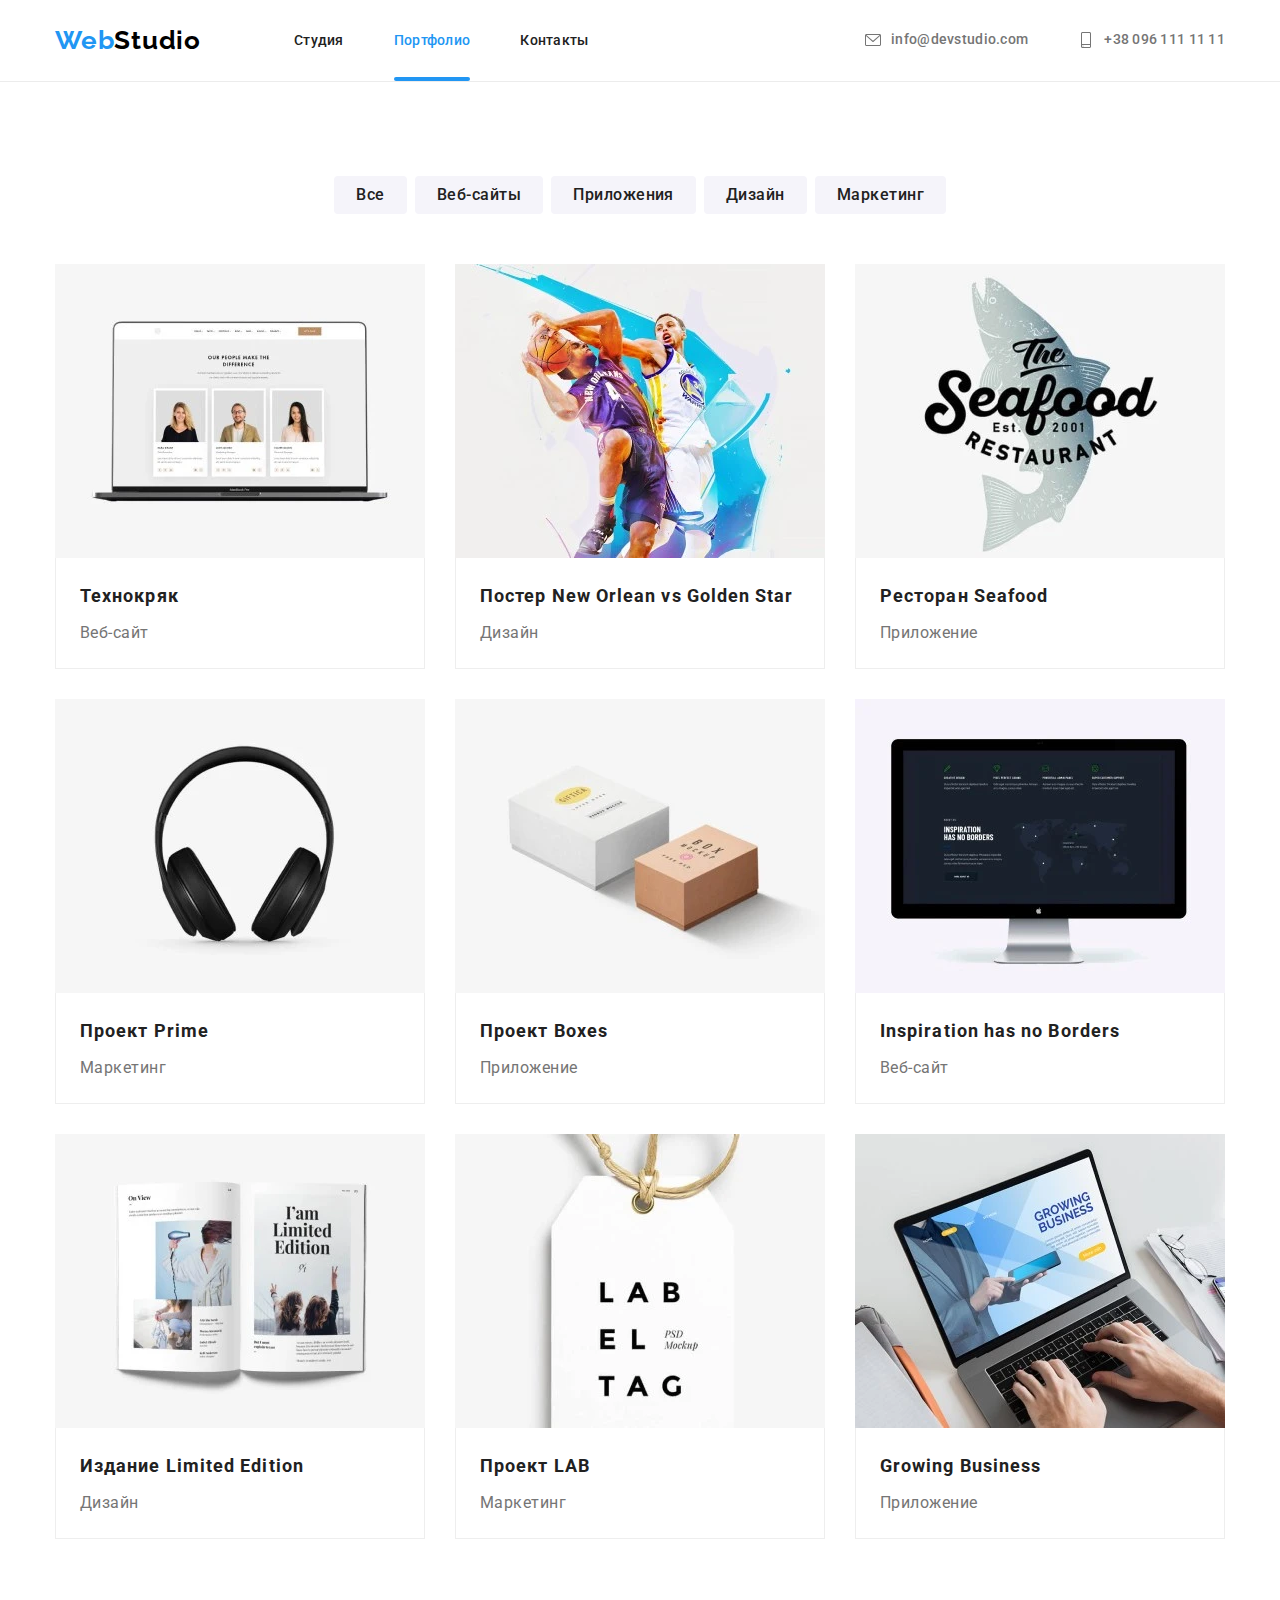
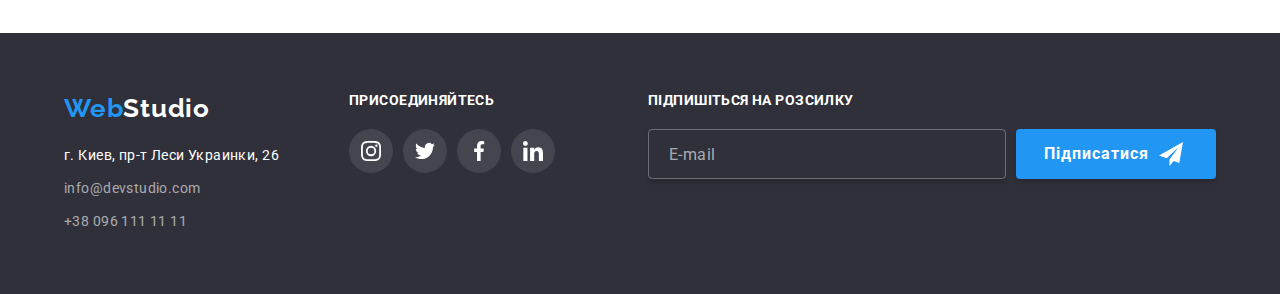
==== commit d4b9c79a: "Вніс деякі правки" ====
--- a/portfolio.html
+++ b/portfolio.html
@@ -61,7 +61,7 @@
             </button>
             <ul class="menu-nav menu-nav__list">
                 <li class="menu-nav__item">
-                    <a class="menu-nav__link" href="https://vasyl96.github.io/goit-markup-hw-07/">Студия</a>
+                    <a class="menu-nav__link" href="https://vasyl96.github.io/goit-markup-hw-08/">Студия</a>
                 </li>
                 <li class="menu-nav__item">
                     <a class="menu-nav__link menu-nav__link--current" href="./portfolio.html">Портфолио</a>
@@ -81,16 +81,20 @@
             </ul>
             <ul class="menu-social menu-social__list">
                 <li class="menu-social__item">
-                    <a class="menu-social__link" href="https://Instagram/">Instagram</a>
+                    <a class="menu-social__link" target="_blank" rel="noopener noreferrer"
+                        href="https://Instagram/">Instagram</a>
                 </li>
                 <li class="menu-social__item">
-                    <a class="menu-social__link" href="https://www.twitter.com/">Twitter</a>
+                    <a class="menu-social__link" target="_blank" rel="noopener noreferrer"
+                        href="https://www.twitter.com/">Twitter</a>
                 </li>
                 <li class="menu-social__item">
-                    <a class="menu-social__link" href="https://www.facebook.com/">Facebook</a>
+                    <a class="menu-social__link" target="_blank" rel="noopener noreferrer"
+                        href="https://www.facebook.com/">Facebook</a>
                 </li>
                 <li class="menu-social__item">
-                    <a class="menu-social__link" href="https://www.linkedin.com/">Linkedin</a>
+                    <a class="menu-social__link" target="_blank" rel="noopener noreferrer"
+                        href="https://www.linkedin.com/">Linkedin</a>
                 </li>
             </ul>
         </div>
@@ -115,8 +119,31 @@
                     <li class="portfolio__item">
                         <a class="portfolio__link" href="#">
                             <div class="portfolio__thumb">
-                                <img class="portfolio__img" src="./img/технокряк.jpg" alt="Веб-сайт Технокряк"
-                                    width="370" height="294">
+                                <picture>
+                                    <!-- laptop -->
+                                    <source media="(min-width: 1200px)"
+                                        srcset="./img/portfolio/1-img@1x_lg.webp 1x, ./img/portfolio/1-img@2x_lg.webp 2x"
+                                        type="image/webp">
+                                    <source media="(min-width: 1200px)"
+                                        srcset="./img/portfolio/1-img@1x_lg.jpg 1x, ./img/portfolio/1-img@2x_lg.jpg 2x"
+                                        type="image/jpg">
+                                    <!-- table -->
+                                    <source media="(min-width: 768px)"
+                                        srcset="./img/portfolio/1-img@1x_md.webp 1x, ./img/portfolio/1-img@2x_md.webp 2x"
+                                        type="image/webp">
+                                    <source media="(min-width: 768px)"
+                                        srcset="./img/portfolio/1-img@1x_md.jpg 1x, ./img/portfolio/1-img@2x_md.jpg 2x"
+                                        type="image/jpg">
+                                    <!-- mobil -->
+                                    <source media="(max-width: 767px)"
+                                        srcset="./img/portfolio/1-img@1x_sm.webp 1x, ./img/portfolio/1-img@2x_sm.webp 2x"
+                                        type="image/webp">
+                                    <source media="(max-width: 767px)"
+                                        srcset="./img/portfolio/1-img@1x_sm.jpg 1x, ./img/portfolio/1-img@2x_sm.jpg 2x"
+                                        type="image/jpg">
+                                    <img class="portfolio__img" src="./img/технокряк.jpg" alt="Веб-сайт Технокряк"
+                                        width="370" height="294">
+                                </picture>
                                 <div class="overlay">
                                     <p class="overlay__text">
                                         Ресурс пропонує комплексні пропозиції з різним рівнем функціоналу та сервісів.
@@ -136,8 +163,31 @@
                     <li class="portfolio__item">
                         <a class="portfolio__link" href="#">
                             <div class="portfolio__thumb">
-                                <img class="portfolio__img" src="./img/постер-new-orlean-vs-golden-star.jpg"
-                                    alt="Дизайн постера New Orlean vs Golden Star" width="370" height="294">
+                                <picture>
+                                    <!-- laptop -->
+                                    <source media="(min-width: 1200px)"
+                                        srcset="./img/portfolio/2-img@1x_lg.webp 1x, ./img/portfolio/2-img@2x_lg.webp 2x"
+                                        type="image/webp">
+                                    <source media="(min-width: 1200px)"
+                                        srcset="./img/portfolio/2-img@1x_lg.jpg 1x, ./img/portfolio/2-img@2x_lg.jpg 2x"
+                                        type="image/jpg">
+                                    <!-- table -->
+                                    <source media="(min-width: 768px)"
+                                        srcset="./img/portfolio/2-img@1x_md.webp 1x, ./img/portfolio/2-img@2x_md.webp 2x"
+                                        type="image/webp">
+                                    <source media="(min-width: 768px)"
+                                        srcset="./img/portfolio/2-img@1x_md.jpg 1x, ./img/portfolio/2-img@2x_md.jpg 2x"
+                                        type="image/jpg">
+                                    <!-- mobil -->
+                                    <source media="(max-width: 767px)"
+                                        srcset="./img/portfolio/2-img@1x_sm.webp 1x, ./img/portfolio/2-img@2x_sm.webp 2x"
+                                        type="image/webp">
+                                    <source media="(max-width: 767px)"
+                                        srcset="./img/portfolio/2-img@1x_sm.jpg 1x, ./img/portfolio/2-img@2x_sm.jpg 2x"
+                                        type="image/jpg">
+                                    <img class="portfolio__img" src="./img/постер-new-orlean-vs-golden-star.jpg"
+                                        alt="Дизайн постера New Orlean vs Golden Star" width="370" height="294">
+                                </picture>
                                 <div class="overlay">
                                     <p class="overlay__text">
                                         Ресурс пропонує комплексні пропозиції з різним рівнем функціоналу та сервісів.
@@ -158,8 +208,31 @@
                     <li class="portfolio__item">
                         <a class="portfolio__link" href="#">
                             <div class="portfolio__thumb">
-                                <img class="portfolio__img" src="./img/ресторан-seafood.jpg"
-                                    alt="Приложение Ресторан Seafood" width="370" height="294">
+                                <picture>
+                                    <!-- laptop -->
+                                    <source media="(min-width: 1200px)"
+                                        srcset="./img/portfolio/3-img@1x_lg.webp 1x, ./img/portfolio/3-img@2x_lg.webp 2x"
+                                        type="image/webp">
+                                    <source media="(min-width: 1200px)"
+                                        srcset="./img/portfolio/3-img@1x_lg.jpg 1x, ./img/portfolio/3-img@2x_lg.jpg 2x"
+                                        type="image/jpg">
+                                    <!-- table -->
+                                    <source media="(min-width: 768px)"
+                                        srcset="./img/portfolio/3-img@1x_md.webp 1x, ./img/portfolio/3-img@2x_md.webp 2x"
+                                        type="image/webp">
+                                    <source media="(min-width: 768px)"
+                                        srcset="./img/portfolio/3-img@1x_md.jpg 1x, ./img/portfolio/3-img@2x_md.jpg 2x"
+                                        type="image/jpg">
+                                    <!-- mobil -->
+                                    <source media="(max-width: 767px)"
+                                        srcset="./img/portfolio/3-img@1x_sm.webp 1x, ./img/portfolio/3-img@2x_sm.webp 2x"
+                                        type="image/webp">
+                                    <source media="(max-width: 767px)"
+                                        srcset="./img/portfolio/3-img@1x_sm.jpg 1x, ./img/portfolio/3-img@2x_sm.jpg 2x"
+                                        type="image/jpg">
+                                    <img class="portfolio__img" src="./img/ресторан-seafood.jpg"
+                                        alt="Приложение Ресторан Seafood" width="370" height="294">
+                                </picture>
                                 <div class="overlay">
                                     <p class="overlay__text">
                                         Ресурс пропонує комплексні пропозиції з різним рівнем функціоналу та сервісів.
@@ -179,8 +252,31 @@
                     <li class="portfolio__item">
                         <a class="portfolio__link" href="#">
                             <div class="portfolio__thumb">
-                                <img class="portfolio__img" src="./img/проект-prime.jpg" alt="Маркетинг-проект Prime"
-                                    width="370" height="294">
+                                <picture>
+                                    <!-- laptop -->
+                                    <source media="(min-width: 1200px)"
+                                        srcset="./img/portfolio/4-img@1x_lg.webp 1x, ./img/portfolio/4-img@2x_lg.webp 2x"
+                                        type="image/webp">
+                                    <source media="(min-width: 1200px)"
+                                        srcset="./img/portfolio/4-img@1x_lg.jpg 1x, ./img/portfolio/4-img@2x_lg.jpg 2x"
+                                        type="image/jpg">
+                                    <!-- table -->
+                                    <source media="(min-width: 768px)"
+                                        srcset="./img/portfolio/4-img@1x_md.webp 1x, ./img/portfolio/4-img@2x_md.webp 2x"
+                                        type="image/webp">
+                                    <source media="(min-width: 768px)"
+                                        srcset="./img/portfolio/4-img@1x_md.jpg 1x, ./img/portfolio/4-img@2x_md.jpg 2x"
+                                        type="image/jpg">
+                                    <!-- mobil -->
+                                    <source media="(max-width: 767px)"
+                                        srcset="./img/portfolio/4-img@1x_sm.webp 1x, ./img/portfolio/4-img@2x_sm.webp 2x"
+                                        type="image/webp">
+                                    <source media="(max-width: 767px)"
+                                        srcset="./img/portfolio/4-img@1x_sm.jpg 1x, ./img/portfolio/4-img@2x_sm.jpg 2x"
+                                        type="image/jpg">
+                                    <img class="portfolio__img" src="./img/проект-prime.jpg"
+                                        alt="Маркетинг-проект Prime" width="370" height="294">
+                                </picture>
                                 <div class="overlay">
                                     <p class="overlay__text">
                                         Ресурс пропонує комплексні пропозиції з різним рівнем функціоналу та сервісів.
@@ -200,8 +296,31 @@
                     <li class="portfolio__item">
                         <a class="portfolio__link" href="#">
                             <div class="portfolio__thumb">
-                                <img class="portfolio__img" src="./img/проект-boxes.jpg" alt="Приложение проект Boxes"
-                                    width="370" height="294">
+                                <picture>
+                                    <!-- laptop -->
+                                    <source media="(min-width: 1200px)"
+                                        srcset="./img/portfolio/5-img@1x_lg.webp 1x, ./img/portfolio/5-img@2x_lg.webp 2x"
+                                        type="image/webp">
+                                    <source media="(min-width: 1200px)"
+                                        srcset="./img/portfolio/5-img@1x_lg.jpg 1x, ./img/portfolio/5-img@2x_lg.jpg 2x"
+                                        type="image/jpg">
+                                    <!-- table -->
+                                    <source media="(min-width: 768px)"
+                                        srcset="./img/portfolio/5-img@1x_md.webp 1x, ./img/portfolio/5-img@2x_md.webp 2x"
+                                        type="image/webp">
+                                    <source media="(min-width: 768px)"
+                                        srcset="./img/portfolio/5-img@1x_md.jpg 1x, ./img/portfolio/5-img@2x_md.jpg 2x"
+                                        type="image/jpg">
+                                    <!-- mobil -->
+                                    <source media="(max-width: 767px)"
+                                        srcset="./img/portfolio/5-img@1x_sm.webp 1x, ./img/portfolio/5-img@2x_sm.webp 2x"
+                                        type="image/webp">
+                                    <source media="(max-width: 767px)"
+                                        srcset="./img/portfolio/5-img@1x_sm.jpg 1x, ./img/portfolio/5-img@2x_sm.jpg 2x"
+                                        type="image/jpg">
+                                    <img class="portfolio__img" src="./img/проект-boxes.jpg"
+                                        alt="Приложение проект Boxes" width="370" height="294">
+                                </picture>
                                 <div class="overlay">
                                     <p class="overlay__text">
                                         Ресурс пропонує комплексні пропозиції з різним рівнем функціоналу та сервісів.
@@ -221,8 +340,31 @@
                     <li class="portfolio__item">
                         <a class="portfolio__link" href="#">
                             <div class="portfolio__thumb">
-                                <img class="portfolio__img" src="./img/inspiration-has-no-borders.jpg"
-                                    alt="Веб-сайт Inspiration has no Borders" width="370" height="294">
+                                <picture>
+                                    <!-- laptop -->
+                                    <source media="(min-width: 1200px)"
+                                        srcset="./img/portfolio/6-img@1x_lg.webp 1x, ./img/portfolio/6-img@2x_lg.webp 2x"
+                                        type="image/webp">
+                                    <source media="(min-width: 1200px)"
+                                        srcset="./img/portfolio/6-img@1x_lg.jpg 1x, ./img/portfolio/6-img@2x_lg.jpg 2x"
+                                        type="image/jpg">
+                                    <!-- table -->
+                                    <source media="(min-width: 768px)"
+                                        srcset="./img/portfolio/6-img@1x_md.webp 1x, ./img/portfolio/6-img@2x_md.webp 2x"
+                                        type="image/webp">
+                                    <source media="(min-width: 768px)"
+                                        srcset="./img/portfolio/6-img@1x_md.jpg 1x, ./img/portfolio/6-img@2x_md.jpg 2x"
+                                        type="image/jpg">
+                                    <!-- mobil -->
+                                    <source media="(max-width: 767px)"
+                                        srcset="./img/portfolio/6-img@1x_sm.webp 1x, ./img/portfolio/6-img@2x_sm.webp 2x"
+                                        type="image/webp">
+                                    <source media="(max-width: 767px)"
+                                        srcset="./img/portfolio/6-img@1x_sm.jpg 1x, ./img/portfolio/6-img@2x_sm.jpg 2x"
+                                        type="image/jpg">
+                                    <img class="portfolio__img" src="./img/inspiration-has-no-borders.jpg"
+                                        alt="Веб-сайт Inspiration has no Borders" width="370" height="294">
+                                </picture>
                                 <div class="overlay">
                                     <p class="overlay__text">
                                         Ресурс пропонує комплексні пропозиції з різним рівнем функціоналу та сервісів.
@@ -242,8 +384,31 @@
                     <li class="portfolio__item">
                         <a class="portfolio__link" href="#">
                             <div class="portfolio__thumb">
-                                <img class="portfolio__img" src="./img/издание-limited-edition.jpg"
-                                    alt="Дизайн издания Limited Edition" width="370" height="294">
+                                <picture>
+                                    <!-- laptop -->
+                                    <source media="(min-width: 1200px)"
+                                        srcset="./img/portfolio/7-img@1x_lg.webp 1x, ./img/portfolio/7-img@2x_lg.webp 2x"
+                                        type="image/webp">
+                                    <source media="(min-width: 1200px)"
+                                        srcset="./img/portfolio/7-img@1x_lg.jpg 1x, ./img/portfolio/7-img@2x_lg.jpg 2x"
+                                        type="image/jpg">
+                                    <!-- table -->
+                                    <source media="(min-width: 768px)"
+                                        srcset="./img/portfolio/7-img@1x_md.webp 1x, ./img/portfolio/7-img@2x_md.webp 2x"
+                                        type="image/webp">
+                                    <source media="(min-width: 768px)"
+                                        srcset="./img/portfolio/7-img@1x_md.jpg 1x, ./img/portfolio/7-img@2x_md.jpg 2x"
+                                        type="image/jpg">
+                                    <!-- Mobil -->
+                                    <source media="(max-width: 767px)"
+                                        srcset="./img/portfolio/7-img@1x_sm.webp 1x, ./img/portfolio/7-img@2x_sm.webp 2x"
+                                        type="image/webp">
+                                    <source media="(max-width: 767px)"
+                                        srcset="./img/portfolio/7-img@1x_sm.jpg 1x, ./img/portfolio/7-img@2x_sm.jpg 2x"
+                                        type="image/jpg">
+                                    <img class="portfolio__img" src="./img/издание-limited-edition.jpg"
+                                        alt="Дизайн издания Limited Edition" width="370" height="294">
+                                </picture>
                                 <div class="overlay">
                                     <p class="overlay__text">
                                         Ресурс пропонує комплексні пропозиції з різним рівнем функціоналу та сервісів.
@@ -263,8 +428,31 @@
                     <li class="portfolio__item">
                         <a class="portfolio__link" href="#">
                             <div class="portfolio__thumb">
-                                <img class="portfolio__img" src="./img/проект-lab.jpg" alt="Маркетинг-проект LAB"
-                                    width="370" height="294">
+                                <picture>
+                                    <!-- laptop -->
+                                    <source media="(min-width: 1200px)"
+                                        srcset="./img/portfolio/8-img@1x_lg.webp 1x, ./img/portfolio/8-img@2x_lg.webp 2x"
+                                        type="image/webp">
+                                    <source media="(min-width: 1200px)"
+                                        srcset="./img/portfolio/8-img@1x_lg.jpg 1x, ./img/portfolio/8-img@2x_lg.jpg 2x"
+                                        type="image/jpg">
+                                    <!-- table -->
+                                    <source media="(min-width: 768px)"
+                                        srcset="./img/portfolio/8-img@1x_md.webp 1x, ./img/portfolio/8-img@2x_md.webp 2x"
+                                        type="image/webp">
+                                    <source media="(min-width: 768px)"
+                                        srcset="./img/portfolio/8-img@1x_md.jpg 1x, ./img/portfolio/8-img@2x_md.jpg 2x"
+                                        type="image/jpg">
+                                    <!-- Mobil -->
+                                    <source media="(max-width: 767px)"
+                                        srcset="./img/portfolio/8-img@1x_sm.webp 1x, ./img/portfolio/8-img@2x_sm.webp 2x"
+                                        type="image/webp">
+                                    <source media="(max-width: 767px)"
+                                        srcset="./img/portfolio/8-img@1x_sm.jpg 1x, ./img/portfolio/8-img@2x_sm.jpg 2x"
+                                        type="image/jpg">
+                                    <img class="portfolio__img" src="./img/проект-lab.jpg" alt="Маркетинг-проект LAB"
+                                        width="370" height="294">
+                                </picture>
                                 <div class="overlay">
                                     <p class="overlay__text">
                                         Ресурс пропонує комплексні пропозиції з різним рівнем функціоналу та сервісів.
@@ -284,8 +472,31 @@
                     <li class="portfolio__item">
                         <a class="portfolio__link" href="#">
                             <div class="portfolio__thumb">
-                                <img class="portfolio__img" src="./img/growing-business.jpg"
-                                    alt="Приложение Growing Business" width="370" height="294">
+                                <picture>
+                                    <!-- laptop -->
+                                    <source media="(min-width: 1200px)"
+                                        srcset="./img/portfolio/9-img@1x_lg.webp 1x, ./img/portfolio/9-img@2x_lg.webp 2x"
+                                        type="image/webp">
+                                    <source media="(min-width: 1200px)"
+                                        srcset="./img/portfolio/9-img@1x_lg.jpg 1x, ./img/portfolio/9-img@2x_lg.jpg 2x"
+                                        type="image/jpg">
+                                    <!-- table -->
+                                    <source media="(min-width: 768px)"
+                                        srcset="./img/portfolio/9-img@1x_md.webp 1x, ./img/portfolio/9-img@2x_md.webp 2x"
+                                        type="image/webp">
+                                    <source media="(min-width: 768px)"
+                                        srcset="./img/portfolio/9-img@1x_md.jpg 1x, ./img/portfolio/9-img@2x_md.jpg 2x"
+                                        type="image/jpg">
+                                    <!-- Mobil -->
+                                    <source media="(max-width: 767px)"
+                                        srcset="./img/portfolio/9-img@1x_sm.webp 1x, ./img/portfolio/9-img@2x_sm.webp 2x"
+                                        type="image/webp">
+                                    <source media="(max-width: 767px)"
+                                        srcset="./img/portfolio/9-img@1x_sm.jpg 1x, ./img/portfolio/9-img@2x_sm.jpg 2x"
+                                        type="image/jpg">
+                                    <img class="portfolio__img" src="./img/growing-business.jpg"
+                                        alt="Приложение Growing Business" width="370" height="294">
+                                </picture>
                                 <div class="overlay">
                                     <p class="overlay__text">
                                         Ресурс пропонує комплексні пропозиції з різним рівнем функціоналу та сервісів.
@@ -310,7 +521,7 @@
         <div class="container footer__container">
             <!-- Footer contacts -->
             <div class="footer-contacts footer-contacts--right footer-contacts--bottom">
-                <a class="logo footer-contacts__logo" href="https://vasyl96.github.io/goit-markup-hw-06/"><span
+                <a class="logo footer-contacts__logo" href="https://vasyl96.github.io/goit-markup-hw-08/"><span
                         class="logo__label">Web</span>Studio</a>
                 <address class="address">
                     <p class="address__text">г. Киев, пр-т Леси Украинки, 26</p>
--- a/css/main.min.css
+++ b/css/main.min.css
@@ -1 +1 @@
-:root{--main-fons: "Roboto", sans-serif;--secondary-fons: "Raleway", sans-serif;--dark-main-txt-cl: #212121;--silver-txt-cl: rgba(255, 255, 255, 0.6);--gray-txt-cl: #757575;--white-txt-cl: #ffffff;--accent-txt-cl: #2196f3;--white-logo-txt-cl: #ffffff;--dark-logo-txt-cl: #000000;--skyblue-logo-txt-cl: #2196f3;--accent-input-cl: #2196f3;--gray-icon-bg-cl: #757575;--silver-icon-bg-cl: #afb1b8;--white-modal-icon-bg-cl: #ffffff;--white-social-bg-cl: #ffffff;--white-team-bg-cl: #ffffff;--white-modal-bg-cl: #ffffff;--backdrop-bg-cl: rgba(0, 0, 0, 0.2);--footer-hero-bg-cl: #2f303a;--team-bg-cl: #f5f4fa;--btn-silver--bg-cl: #f5f4fa;--accent-btn-silver-bg-cl: #2196f3;--btn-blue-bg-cl: #2196f3;--accent-btn-blue-bg-cl: #188ce8;--accent-icon-bg-cl: #2196f3;--hero-lg-bg-cl: rgba(47, 48, 58, 0.4);--box-bg-cl: #f5f4fa;--transition-timing-function: cubic-bezier(0.4, 0, 0.2, 1);--transition-duration: 250ms;--transition-delay: 600ms;--indent: 30px;--items: 2}.visually-hidden{position:absolute;white-space:nowrap;width:1px;height:1px;overflow:hidden;border:0;padding:0;clip:rect(0 0 0 0);-webkit-clip-path:inset(50%);clip-path:inset(50%);margin:-1px}body{font-family:var(--main-fons);color:var(--dark-main-txt-cl, #212121)}.no-scroll{overflow:hidden}h1,h2,h3,h4,h5,h6,p,ul,ol{margin:0;padding:0}a{text-decoration:none}ul,ol{list-style:none}img{display:block;max-width:100%;height:auto}.container{padding:0 15px;margin:0 auto}@media screen and (min-width: 480px){.container{width:480px}}@media screen and (min-width: 768px){.container{width:768px}}@media screen and (min-width: 1200px){.container{width:1200px}}.logo{-webkit-box-align:center;-ms-flex-align:center;align-items:center;font-family:var(--secondary-fons);font-size:26px;font-weight:700;line-height:1.19;letter-spacing:.03em;text-decoration:none;color:var(--dark-logo-txt-cl, #000000);-webkit-transition:color var(--transition-duration) var(--transition-timing-function);transition:color var(--transition-duration) var(--transition-timing-function)}.logo__label{color:var(--skyblue-logo-txt-cl, #2196f3)}.logo:hover,.logo:focus{color:var(--accent-txt-cl, #2196f3);fill:var(--accent-icon-bg-cl, #2196f3)}.nav{display:-webkit-box;display:-ms-flexbox;display:flex;-webkit-box-align:center;-ms-flex-align:center;align-items:center;-webkit-box-pack:justify;-ms-flex-pack:justify;justify-content:space-between}.nav__logo{padding-top:16px;padding-bottom:16px}@media screen and (max-width: 767px){.nav__list{display:none}}@media screen and (min-width: 768px){.nav{display:-webkit-box;display:-ms-flexbox;display:flex;-webkit-box-align:center;-ms-flex-align:center;align-items:center}.nav__list{display:-webkit-box;display:-ms-flexbox;display:flex}.nav__logo{padding-top:25px;padding-bottom:25px;margin-right:87px}}@media screen and (min-width: 1200px){.nav__logo{margin-right:93px}}@media screen and (min-width: 768px){.nav__item{margin-right:50px}.nav__item:last-child{margin-left:0}}@media screen and (min-width: 768px){.nav__link{position:relative;padding-top:32px;padding-bottom:32px;font-size:14px;font-weight:500;line-height:1.14;letter-spacing:.02em;color:inherit;-webkit-transition:color var(--transition-duration) var(--transition-timing-function);transition:color var(--transition-duration) var(--transition-timing-function)}.nav__link--current{color:var(--accent-txt-cl, #2196f3)}.nav__link--current::after{content:"";position:absolute;left:0;bottom:-1px;min-width:100%;min-height:4px;border-radius:2px;background-color:var(--accent-txt-cl, #2196f3)}.nav__link:hover,.nav__link:focus{color:var(--accent-txt-cl, #2196f3);fill:var(--accent-icon-bg-cl, #2196f3)}}.btn{border-radius:4px;border:rgba(0,0,0,0);cursor:pointer}.btn-blue{padding:10px 28px;min-width:200px;font-size:16px;font-weight:700;line-height:1.88;letter-spacing:.06em;color:var(--white-txt-cl, #ffffff);background-color:var(--btn-blue-bg-cl, #2196f3);-webkit-box-shadow:0px 4px 4px rgba(0,0,0,.15);box-shadow:0px 4px 4px rgba(0,0,0,.15);-webkit-transition:background-color var(--transition-duration) var(--transition-timing-function);transition:background-color var(--transition-duration) var(--transition-timing-function)}.btn-blue:hover,.btn-blue:focus{color:var(--white-txt-cl, #ffffff);background-color:var(--accent-btn-blue-bg-cl, #188ce8)}.btn-silver{padding:6px 22px;min-width:73px;font-size:16px;font-weight:500;line-height:1.63;letter-spacing:.03em;color:var(--white-txt-cl, #ffffff);text-align:center;color:inherit;background-color:var(--btn-silver-bg-cl, #f5f4fa);-webkit-transition:color var(--transition-duration) var(--transition-timing-function),background-color var(--transition-duration) var(--transition-timing-function),-webkit-box-shadow var(--transition-duration) var(--transition-timing-function);transition:color var(--transition-duration) var(--transition-timing-function),background-color var(--transition-duration) var(--transition-timing-function),-webkit-box-shadow var(--transition-duration) var(--transition-timing-function);transition:color var(--transition-duration) var(--transition-timing-function),background-color var(--transition-duration) var(--transition-timing-function),box-shadow var(--transition-duration) var(--transition-timing-function);transition:color var(--transition-duration) var(--transition-timing-function),background-color var(--transition-duration) var(--transition-timing-function),box-shadow var(--transition-duration) var(--transition-timing-function),-webkit-box-shadow var(--transition-duration) var(--transition-timing-function)}.btn-silver:hover,.btn-silver:focus{color:var(--white-txt-cl, #ffffff);background-color:var(--accent-btn-silver-bg-cl, #2196f3);-webkit-box-shadow:0px 3px 1px rgba(0,0,0,.1),0px 1px 2px rgba(0,0,0,.08),0px 2px 2px rgba(0,0,0,.12);box-shadow:0px 3px 1px rgba(0,0,0,.1),0px 1px 2px rgba(0,0,0,.08),0px 2px 2px rgba(0,0,0,.12)}.backdrop.is-hidden{pointer-events:none;visibility:hidden;opacity:0}.backdrop{position:fixed;visibility:visible;top:0;left:0;width:100vw;height:100vh;opacity:1;background-color:var(--backdrop-bg-cl, rgba(0, 0, 0, 0.2));-webkit-transition:opacity var(--transition-duration) var(--transition-timing-function),visibility var(--transition-duration) var(--transition-timing-function);transition:opacity var(--transition-duration) var(--transition-timing-function),visibility var(--transition-duration) var(--transition-timing-function)}.modal{padding:40px;position:absolute;z-index:10;top:50%;left:50%;-webkit-transform:translate(-50%, -50%);transform:translate(-50%, -50%);min-width:528px;min-height:581px;background-color:var(--white-modal-bg-cl, #ffffff);-webkit-box-shadow:0px 1px 3px rgba(0,0,0,.12),0px 1px 1px rgba(0,0,0,.14),0px 2px 1px rgba(0,0,0,.2);box-shadow:0px 1px 3px rgba(0,0,0,.12),0px 1px 1px rgba(0,0,0,.14),0px 2px 1px rgba(0,0,0,.2);border-radius:4px;-webkit-transition:opacity var(--transition-duration) var(--transition-timing-function),visibility var(--transition-duration) var(--transition-timing-function),-webkit-transform var(--transition-duration) var(--transition-timing-function);transition:opacity var(--transition-duration) var(--transition-timing-function),visibility var(--transition-duration) var(--transition-timing-function),-webkit-transform var(--transition-duration) var(--transition-timing-function);transition:transform var(--transition-duration) var(--transition-timing-function),opacity var(--transition-duration) var(--transition-timing-function),visibility var(--transition-duration) var(--transition-timing-function);transition:transform var(--transition-duration) var(--transition-timing-function),opacity var(--transition-duration) var(--transition-timing-function),visibility var(--transition-duration) var(--transition-timing-function),-webkit-transform var(--transition-duration) var(--transition-timing-function)}.modal__btn-close{display:-webkit-box;display:-ms-flexbox;display:flex;-webkit-box-align:center;-ms-flex-align:center;align-items:center;-webkit-box-pack:center;-ms-flex-pack:center;justify-content:center;position:absolute;top:8px;right:8px;min-height:30px;min-width:30px;background-color:var(--white-modal-icon-bg-cl, #ffffff);border-radius:50%;border:1px solid rgba(0,0,0,.1);-webkit-transition:opacity var(--transition-duration) var(--transition-timing-function),-webkit-transform var(--transition-duration) var(--transition-timing-function);transition:opacity var(--transition-duration) var(--transition-timing-function),-webkit-transform var(--transition-duration) var(--transition-timing-function);transition:transform var(--transition-duration) var(--transition-timing-function),opacity var(--transition-duration) var(--transition-timing-function);transition:transform var(--transition-duration) var(--transition-timing-function),opacity var(--transition-duration) var(--transition-timing-function),-webkit-transform var(--transition-duration) var(--transition-timing-function)}.modal__btn-close:focus,.modal__btn-close:hover{fill:#2196f3}.modal__text{display:block;text-align:center;font-size:20px;font-weight:700;line-height:1.15;letter-spacing:.03em;color:var(--dark-main-txt-cl, #212121)}.modal__text--bottom{margin-bottom:12px}.modal__form{display:-webkit-box;display:-ms-flexbox;display:flex;-webkit-box-align:center;-ms-flex-align:center;align-items:center;-webkit-box-orient:vertical;-webkit-box-direction:normal;-ms-flex-direction:column;flex-direction:column;padding:40px}.form-modal{display:-webkit-box;display:-ms-flexbox;display:flex;-webkit-box-align:center;-ms-flex-align:center;align-items:center;-webkit-box-orient:vertical;-webkit-box-direction:normal;-ms-flex-direction:column;flex-direction:column}.form-modal__user-name,.form-modal__user-phone,.form-modal__user-email,.form-modal__user-comment{display:inline-block;position:relative;width:448px;cursor:pointer}.form-modal__user-name--bottom,.form-modal__user-phone--bottom,.form-modal__user-email--bottom{margin-bottom:10px}.form-modal__user-comment{margin-bottom:20px}.form-modal__user-label{display:block;font-size:12px;font-weight:400;line-height:1.17;letter-spacing:.01em;color:var(--gray-txt-cl),#757575;cursor:pointer}.form-modal__user-label--bottom{margin-bottom:4px}.form-modal__user-input{padding:12px 16px 12px 42px;height:40px;width:448px;border:1px solid rgba(33,33,33,.2);border-radius:4px;-webkit-transition:border var(--transition-duration) var(--transition-timing-function);transition:border var(--transition-duration) var(--transition-timing-function);cursor:pointer}.form-modal__user-icon{display:block;position:absolute;top:29px;left:21px;width:18px;height:18px;-webkit-transform:translate(-50%);transform:translate(-50%);cursor:pointer}.form-modal__user-input:focus+.form-modal__user-icon{fill:#2196f3}.form-modal__user-input:focus,.form-modal__user-textarea:focus{border:1px solid #2196f3;outline:rgba(0,0,0,0)}.form-modal__user-textarea{resize:none;height:120px;padding:10px 16px;width:448px;border:1px solid rgba(33,33,33,.2);border-radius:4px;-webkit-transition:border var(--transition-duration) var(--transition-timing-function);transition:border var(--transition-duration) var(--transition-timing-function)}.form-modal__user-textarea::-webkit-input-placeholder{font-size:12px;font-weight:400;line-height:1.17;letter-spacing:.01em;color:rgba(117,117,117,.5)}.form-modal__user-textarea::-moz-placeholder{font-size:12px;font-weight:400;line-height:1.17;letter-spacing:.01em;color:rgba(117,117,117,.5)}.form-modal__user-textarea:-ms-input-placeholder{font-size:12px;font-weight:400;line-height:1.17;letter-spacing:.01em;color:rgba(117,117,117,.5)}.form-modal__user-textarea::-ms-input-placeholder{font-size:12px;font-weight:400;line-height:1.17;letter-spacing:.01em;color:rgba(117,117,117,.5)}.form-modal__user-textarea::placeholder{font-size:12px;font-weight:400;line-height:1.17;letter-spacing:.01em;color:rgba(117,117,117,.5)}.form-modal__user-adreement{display:inline-block;position:relative;padding-left:40px}.form-modal__user-adreement--bottom{margin-bottom:30px}.form-modal__label-adreement{display:inline-block;font-size:14px;font-weight:400;line-height:1.71;letter-spacing:.03em;color:var(--gray-txt-cl, #757575)}.form-modal__agreement-link{color:var(--accent-txt-cl, #2196f3);text-decoration:underline}.form-modal__agreement-link:focus,.form-modal__agreement-link:hover{color:var(--accent-btn-blue-bg-cl, #188ce8);-webkit-transition:color var(--transition-duration) var(--transition-timing-function);transition:color var(--transition-duration) var(--transition-timing-function)}.form-modal__label-adreement::before{content:"";position:absolute;left:15px;bottom:17%;-webkit-transform:translatey(-10%);transform:translatey(-10%);display:inline-block;width:16px;height:15px;border:2px solid;border-color:var(--dark-main-txt-cl, #212121);border-radius:2px;-webkit-transition:border-color var(--transition-duration) var(--transition-timing-function),background-color var(--transition-duration) var(--transition-timing-function);transition:border-color var(--transition-duration) var(--transition-timing-function),background-color var(--transition-duration) var(--transition-timing-function);cursor:pointer}.form-modal__checkbox-agreement:focus+.form-modal__label-adreement::before{border-color:var(--accent-icon-bg-cl, #2196f3)}.form-modal__checkbox-agreement:checked+.form-modal__label-adreement::before{background-image:url(../img/icon\ check.svg);background-origin:border-box;background-size:contain;border-color:var(--accent-icon-bg-cl, #2196f3);background-color:var(--accent-icon-bg-cl, #2196f3)}.form-modal__checkbox-agreement{position:absolute;width:1px;height:1px;margin:-1px;border:0;padding:0;clip:rect(0 0 0 0);overflow:hidden}.form-modal__btn{display:block;margin:0 auto;padding:10px 52px}.title{font-size:28px;font-weight:700;line-height:1.18;letter-spacing:.03em;text-align:center}@media screen and (min-width: 1200px){.title{font-size:36px;line-height:1.17}}.icon-list{display:-webkit-box;display:-ms-flexbox;display:flex;-webkit-box-pack:center;-ms-flex-pack:center;justify-content:center;gap:10px}.icon-link{display:-webkit-box;display:-ms-flexbox;display:flex;-webkit-box-align:center;-ms-flex-align:center;align-items:center;-webkit-box-pack:center;-ms-flex-pack:center;justify-content:center;fill:var(--silver-icon-bg-cl, #afb1b8);width:44px;height:44px;border-radius:50%;-webkit-transition:fill var(--transition-duration) var(--transition-timing-function),background-color var(--transition-duration) var(--transition-timing-function);transition:fill var(--transition-duration) var(--transition-timing-function),background-color var(--transition-duration) var(--transition-timing-function)}.icon-link:hover,.icon-link:focus{fill:var(--white-social-bg-cl, #ffffff);background-color:var(--accent-icon-bg-clicon-bg-cl, #2196f3)}.menu-btn{display:-webkit-box;display:-ms-flexbox;display:flex;-webkit-box-align:center;-ms-flex-align:center;align-items:center;-webkit-box-pack:center;-ms-flex-pack:center;justify-content:center;margin-left:auto;margin:0;padding:0;width:40px;height:40px;border:none;background-color:rgba(0,0,0,0);cursor:pointer}.menu-btn:focus,.menu-btn:hover{fill:#2196f3}@media screen and (min-width: 768px){.menu-btn{display:none}}.menu-overlay .menu-btn{position:absolute;top:10px;right:16px;-webkit-transform:translate(-50% -50%);transform:translate(-50% -50%)}.menu-overlay{position:fixed;left:0;top:0;width:100%;height:100%;background-color:#fff;z-index:999;-webkit-transform:translateX(-100%);transform:translateX(-100%);opacity:0;visibility:hidden;pointer-events:none;-webkit-transition:opacity var(--transition-duration) var(--transition-timing-function),visibility var(--transition-duration) var(--transition-timing-function);transition:opacity var(--transition-duration) var(--transition-timing-function),visibility var(--transition-duration) var(--transition-timing-function)}.menu-overlay.is-open{-webkit-transform:translateX(0);transform:translateX(0);opacity:1;pointer-events:visible;visibility:initial}@media screen and (min-width: 768px){.menu-overlay.is-open{display:none}}.menu-container{display:-webkit-box;display:-ms-flexbox;display:flex;-webkit-box-orient:vertical;-webkit-box-direction:normal;-ms-flex-direction:column;flex-direction:column;height:100%;padding:48px 40px}.menu-nav{display:-webkit-box;display:-ms-flexbox;display:flex;-webkit-box-orient:vertical;-webkit-box-direction:normal;-ms-flex-direction:column;flex-direction:column;-ms-flex-wrap:wrap;flex-wrap:wrap}.menu-nav__list{display:-webkit-box;display:-ms-flexbox;display:flex;margin-bottom:auto}.menu-nav__item{margin-bottom:36px}.menu-nav__item:last-child{margin-bottom:0}.menu-nav__link{font-size:40px;font-weight:500;line-height:1.18;letter-spacing:.02em;color:inherit;-webkit-transition:color var(--transition-duration) var(--transition-timing-function);transition:color var(--transition-duration) var(--transition-timing-function)}.menu-nav__link--current{color:var(--accent-txt-cl, #2196f3)}.menu-nav__link:hover,.menu-nav__link:focus{color:var(--accent-txt-cl, #2196f3);fill:var(--accent-icon-bg-cl, #2196f3)}.menu-contact{display:-webkit-box;display:-ms-flexbox;display:flex;-webkit-box-orient:vertical;-webkit-box-direction:normal;-ms-flex-direction:column;flex-direction:column;-ms-flex-wrap:wrap;flex-wrap:wrap}.menu-contact__item{margin-bottom:32px}.menu-contact__item:last-child{margin-bottom:64px}.menu-contact__link{font-size:24px;font-weight:500;line-height:1.17;letter-spacing:.02em;color:var(--gray-txt-cl, #757575);-webkit-transition:color var(--transition-duration) var(--transition-timing-function),fill var(--transition-duration) var(--transition-timing-function);transition:color var(--transition-duration) var(--transition-timing-function),fill var(--transition-duration) var(--transition-timing-function)}.menu-contact__link--blue{font-size:34px;line-height:1.18;color:var(--accent-txt-cl, #2196f3)}.menu-contact__link:hover,.menu-contact__link:focus{color:var(--accent-txt-cl, #2196f3);fill:var(--accent-icon-bg-cl, #2196f3)}.menu-social{display:-webkit-box;display:-ms-flexbox;display:flex}.menu-social__item{padding:0 10px;border-right:1px solid rgba(33,33,33,.2)}.menu-social__item:first-child{padding-left:0}.menu-social__item:last-child{padding-right:0;border-right:0}.menu-social__link{font-size:18px;font-weight:500;line-height:1.22;letter-spacing:.02em;color:var(--accent-txt-cl, #2196f3);fill:var(--gray-icon-bg-cl, #757575);-webkit-transition:color var(--transition-duration) var(--transition-timing-function),fill var(--transition-duration) var(--transition-timing-function);transition:color var(--transition-duration) var(--transition-timing-function),fill var(--transition-duration) var(--transition-timing-function)}.menu-social__link--blue{font-size:34px;line-height:1.18;color:var(--accent-txt-cl, #2196f3)}.menu-social__link:hover,.menu-social__link:focus{color:var(--accent-txt-cl, #2196f3);fill:var(--accent-icon-bg-cl, #2196f3)}.header{position:relative;border-bottom:1px solid #ececec}@media screen and (max-width: 768px){.header__contact-list{display:none}}@media screen and (min-width: 768px)and (max-width: 1200px){.header__contact-list{-ms-flex-wrap:wrap;flex-wrap:wrap;margin-left:auto;padding-top:21px;padding-bottom:21px}.header__contact-item{margin-bottom:10px}.header__contact-item:last-child{margin-bottom:0}}@media screen and (min-width: 768px){.header__container{display:-webkit-box;display:-ms-flexbox;display:flex}.header__contact-list{display:-webkit-box;display:-ms-flexbox;display:flex;-webkit-box-align:center;-ms-flex-align:center;align-items:center;margin-left:auto;-webkit-box-pack:left;-ms-flex-pack:left;justify-content:left}.header__contact-link{display:-webkit-box;display:-ms-flexbox;display:flex;-webkit-box-align:center;-ms-flex-align:center;align-items:center;font-size:14px;font-weight:500;line-height:1.14;letter-spacing:.02em;color:var(--gray-txt-cl, #757575);fill:var(--gray-icon-bg-cl, #757575);-webkit-transition:color var(--transition-duration) var(--transition-timing-function),fill var(--transition-duration) var(--transition-timing-function);transition:color var(--transition-duration) var(--transition-timing-function),fill var(--transition-duration) var(--transition-timing-function)}.header__contact-icon{width:16px;height:16px}.header__contact-icon--right{margin-right:10px}.header__contact-link:hover,.header__contact-link:focus{color:var(--accent-txt-cl, #2196f3);fill:var(--accent-icon-bg-cl, #2196f3)}}@media screen and (min-width: 1200px){.header__contact-item{margin-right:50px}.header__contact-item:last-child{margin-right:0}.header__contact-link{padding-top:32px;padding-bottom:32px}}.hero{margin:0 auto;padding:118px 0;max-width:480px;height:400px;text-align:center;background:-webkit-gradient(linear, left top, left bottom, from(var(--hero-lg-bg-cl, rgba(47, 48, 58, 0.4))), to(var(--hero-lg-bg-cl, rgba(47, 48, 58, 0.4)))),url(../img/img-banner.jpg);background:linear-gradient(var(--hero-lg-bg-cl, rgba(47, 48, 58, 0.4)), var(--hero-lg-bg-cl, rgba(47, 48, 58, 0.4))),url(../img/img-banner.jpg);background-color:var(--footer-hero-bg-cl, #2f303a)}@media screen and (min-width: 768px){.hero{max-width:768px}}@media screen and (min-width: 1200px){.hero{padding:200px 0;max-width:1600px;height:600px}}.hero__title{margin:0 auto 0;max-width:360px;font-size:26px;font-weight:900;line-height:1.62;letter-spacing:.06em;text-transform:uppercase;color:var(--white-txt-cl, #ffffff)}@media screen and (min-width: 1200px){.hero__title{font-size:44px;line-height:1.36;max-width:696px}}.hero__title--bottom{margin-bottom:30px}.hero__btn-blue{display:inline-block}.preferences{padding:60px 0}@media screen and (min-width: 1200px){.preferences{padding:94px 0}}.preferences__list{display:-webkit-box;display:-ms-flexbox;display:flex;-ms-flex-wrap:wrap;flex-wrap:wrap;gap:var(--indent)}.preferences__item{-ms-flex-preferred-size:calc((100% - var(--indent)*(var(--items) - 1))/var(--items));flex-basis:calc((100% - var(--indent)*(var(--items) - 1))/var(--items))}@media screen and (max-width: 767px){.preferences__item{--items: 1}}@media screen and (min-width: 768px){.preferences__item{--items: 2}}@media screen and (min-width: 1200px){.preferences__item{--items: 4}}.preferences__box{display:-webkit-box;display:-ms-flexbox;display:flex;-webkit-box-align:center;-ms-flex-align:center;align-items:center;-webkit-box-pack:center;-ms-flex-pack:center;justify-content:center;height:120px;border-radius:4px;background-color:var(--box-bg-cl, #f5f4fa)}.preferences__box--bottom{margin-bottom:30px}.preferences__title{text-align:center;font-size:14px;font-weight:700;line-height:1.14;letter-spacing:.03em;text-transform:uppercase}@media screen and (min-width: 768px){.preferences__title{text-align:left}}.preferences__title--bottom{margin-bottom:10px}.preferences__text{font-size:14px;font-weight:400;line-height:1.71;letter-spacing:.03em;color:var(--gray-txt-cl, #757575)}@media screen and (min-width: 1200px){.preferences__text{max-width:270px}}.services{padding:94px 0}@media screen and (max-width: 1199px){.services{position:absolute;white-space:nowrap;width:1px;height:1px;overflow:hidden;border:0;padding:0;clip:rect(0 0 0 0);-webkit-clip-path:inset(50%);clip-path:inset(50%);margin:-1px}}.services__title{margin-bottom:50px}.services__list{display:-webkit-box;display:-ms-flexbox;display:flex;-ms-flex-wrap:wrap;flex-wrap:wrap;gap:var(--indent)}.services__item{position:relative;-webkit-box-pack:center;-ms-flex-pack:center;justify-content:center;-ms-flex-preferred-size:calc((100% - var(--indent)*(var(--items) - 1))/var(--items));flex-basis:calc((100% - var(--indent)*(var(--items) - 1))/var(--items))}@media screen and (min-width: 1200px){.services__item{--items: 3}}.services__subtitle{display:-webkit-box;display:-ms-flexbox;display:flex;-webkit-box-align:center;-ms-flex-align:center;align-items:center;-webkit-box-pack:center;-ms-flex-pack:center;justify-content:center;position:absolute;bottom:0;width:100%;height:70px;font-size:14px;font-weight:700;line-height:1.14;letter-spacing:.03em;text-transform:uppercase;background-color:rgba(47,48,58,.8);color:var(--white-txt-cl, #ffffff)}.team{padding:60px 0;background-color:var(--team-bg-cl, #f5f4fa)}@media screen and (min-width: 768px){.team{padding:94px 0}}.team__title{margin-bottom:50px}.team__list{display:-webkit-box;display:-ms-flexbox;display:flex;-ms-flex-wrap:wrap;flex-wrap:wrap;gap:var(--indent)}.team__item{-ms-flex-preferred-size:calc((100% - var(--indent)*(var(--items) - 1))/var(--items));flex-basis:calc((100% - var(--indent)*(var(--items) - 1))/var(--items));border-radius:0px 0px 4px 4px;-webkit-box-shadow:0px 1px 3px rgba(0,0,0,.12),0px 1px 1px rgba(0,0,0,.14),0px 2px 1px rgba(0,0,0,.2);box-shadow:0px 1px 3px rgba(0,0,0,.12),0px 1px 1px rgba(0,0,0,.14),0px 2px 1px rgba(0,0,0,.2);background-color:var(--white-team-bg-cl, #ffffff)}@media screen and (max-width: 767px){.team__item{--items: 1}}@media screen and (min-width: 768px){.team__item{--items: 2}}@media screen and (min-width: 1200px){.team__item{--items: 4}}.team__text{font-size:16px;font-weight:400;line-height:1.19;letter-spacing:.03em;text-align:center;color:var(--gray-txt-cl, #757575)}.team__text--bottom{margin-bottom:16px}.team__contact{padding:30px 20px}.team .team__subtitle{font-size:16px;font-weight:500;line-height:1.19;letter-spacing:.03em;text-align:center}.team__subtitle--bottom{margin-bottom:10px}.customer{padding:60px 0}@media screen and (min-width: 1200px){.customer{padding:94px 0}}.customer__list{display:-webkit-box;display:-ms-flexbox;display:flex;-webkit-box-pack:center;-ms-flex-pack:center;justify-content:center;-ms-flex-wrap:wrap;flex-wrap:wrap;gap:var(--indent)}.customer__item{-ms-flex-preferred-size:calc((100% - var(--indent)*(var(--items) - 1))/var(--items));flex-basis:calc((100% - var(--indent)*(var(--items) - 1))/var(--items))}@media screen and (min-width: 768px){.customer__item{--items: 3}}@media screen and (min-width: 768px){.customer__item{--items: 6}}.customer__title{margin-bottom:50px}.customer__link{display:-webkit-box;display:-ms-flexbox;display:flex;-webkit-box-align:center;-ms-flex-align:center;align-items:center;-webkit-box-pack:center;-ms-flex-pack:center;justify-content:center;width:170px;height:92px;fill:var(--silver-icon-bg-cl, #afb1b8);border:1px solid #afb1b8;border-radius:4px;-webkit-transition:border var(--transition-duration) var(--transition-timing-function),fill var(--transition-duration) var(--transition-timing-function);transition:border var(--transition-duration) var(--transition-timing-function),fill var(--transition-duration) var(--transition-timing-function)}.customer__link:hover,.customer__link:focus{border:1px solid #2196f3;fill:var(--accent-icon-bg-clicon-bg-cl, #2196f3)}.filters{display:-webkit-box;display:-ms-flexbox;display:flex;-webkit-box-align:center;-ms-flex-align:center;align-items:center;gap:8px;-ms-flex-wrap:wrap;flex-wrap:wrap}@media screen and (min-width: 768px){.filters{-webkit-box-pack:center;-ms-flex-pack:center;justify-content:center}}.filters__list{margin-bottom:40px}@media screen and (min-width: 768px){.filters__list{margin-bottom:30px}}@media screen and (min-width: 1200px){.filters__list{margin-bottom:50px}}.overlay{position:absolute;opacity:0;-webkit-transform:translatey(100%);transform:translatey(100%);top:0;left:0;width:100%;height:100%;background-color:rgba(33,150,243,.9);-webkit-transition:opacity var(--transition-duration) var(--transition-timing-function),background-color var(--transition-duration) var(--transition-timing-function),-webkit-transform var(--transition-duration) var(--transition-timing-function);transition:opacity var(--transition-duration) var(--transition-timing-function),background-color var(--transition-duration) var(--transition-timing-function),-webkit-transform var(--transition-duration) var(--transition-timing-function);transition:transform var(--transition-duration) var(--transition-timing-function),opacity var(--transition-duration) var(--transition-timing-function),background-color var(--transition-duration) var(--transition-timing-function);transition:transform var(--transition-duration) var(--transition-timing-function),opacity var(--transition-duration) var(--transition-timing-function),background-color var(--transition-duration) var(--transition-timing-function),-webkit-transform var(--transition-duration) var(--transition-timing-function)}.overlay__text{padding:63px 24px;font-size:18px;font-weight:400;line-height:1.56;letter-spacing:.03em;color:var(--white-txt-cl, #ffffff)}.portfolio{padding:60px 0}@media screen and (min-width: 1200px){.portfolio{padding:94px 0}}.portfolio__list{display:-webkit-box;display:-ms-flexbox;display:flex;-ms-flex-wrap:wrap;flex-wrap:wrap;gap:var(--indent)}.portfolio__item{-ms-flex-preferred-size:calc((100% - var(--indent)*(var(--items) - 1))/var(--items));flex-basis:calc((100% - var(--indent)*(var(--items) - 1))/var(--items))}@media screen and (min-width: 767px)and (max-width: 1199px){.portfolio__item:first-child .portfolio__project{height:147px}}@media screen and (max-width: 767px){.portfolio__item{--items: 1}}@media screen and (min-width: 768px){.portfolio__item{--items: 2}}@media screen and (min-width: 1200px){.portfolio__item{--items: 3}}.portfolio__thumb{position:relative;height:294px;overflow:hidden}.portfolio__link:hover .overlay{-webkit-transform:translatey(0);transform:translatey(0);opacity:1}.portfolio__link:hover,.portfolio__link:focus{cursor:pointer;-webkit-box-shadow:0px 1px 1px rgba(0,0,0,.12),0px 4px 4px rgba(0,0,0,.06),1px 4px 6px rgba(0,0,0,.16);box-shadow:0px 1px 1px rgba(0,0,0,.12),0px 4px 4px rgba(0,0,0,.06),1px 4px 6px rgba(0,0,0,.16);-webkit-transition:-webkit-box-shadow var(--transition-duration) var(--transition-timing-function);transition:-webkit-box-shadow var(--transition-duration) var(--transition-timing-function);transition:box-shadow var(--transition-duration) var(--transition-timing-function);transition:box-shadow var(--transition-duration) var(--transition-timing-function), -webkit-box-shadow var(--transition-duration) var(--transition-timing-function)}.portfolio__project{border-left:1px solid #eee;border-right:1px solid #eee;border-bottom:1px solid #eee;padding:20px 24px}.portfolio__text{font-size:16px;font-weight:400;line-height:1.88;letter-spacing:.03em;color:var(--gray-txt-cl, #757575)}.portfolio__title{margin-bottom:4px;font-size:18px;font-weight:700;line-height:2;letter-spacing:.06em;color:var(--dark-main-txt-cl, #212121)}.portfolio__link{display:block;text-decoration:none;-webkit-transition:-webkit-box-shadow var(--transition-duration) var(--transition-timing-function);transition:-webkit-box-shadow var(--transition-duration) var(--transition-timing-function);transition:box-shadow var(--transition-duration) var(--transition-timing-function);transition:box-shadow var(--transition-duration) var(--transition-timing-function), -webkit-box-shadow var(--transition-duration) var(--transition-timing-function)}.footer{padding:60px 0;background-color:var(--footer-hero-bg-cl, #2f303a)}@media screen and (min-width: 768px){.footer__container{display:-webkit-box;display:-ms-flexbox;display:flex;-webkit-box-pack:center;-ms-flex-pack:center;justify-content:center;-ms-flex-wrap:wrap;flex-wrap:wrap}}.footer-contacts--bottom{margin-bottom:60px}@media screen and (min-width: 768px){.footer-contacts{display:-webkit-box;display:-ms-flexbox;display:flex;-webkit-box-pack:center;-ms-flex-pack:center;justify-content:center;-webkit-box-orient:vertical;-webkit-box-direction:normal;-ms-flex-direction:column;flex-direction:column}.footer-contacts--right{margin-right:auto}}@media screen and (min-width: 1200px){.footer-contacts--right{margin-right:70px}.footer-contacts--bottom{margin-bottom:0}}.footer-contacts__logo{text-align:center;display:block;margin-bottom:20px;color:var(--white-logo-txt-cl, #ffffff);-webkit-transition:color var(--transition-duration) var(--transition-timing-function);transition:color var(--transition-duration) var(--transition-timing-function)}@media screen and (min-width: 1200px){.footer-contacts__logo{text-align:left}}.address{text-align:center;font-size:14px;font-weight:400;line-height:1.71;letter-spacing:.03em;font-style:normal;color:var(--white-txt-cl, #ffffff)}.address__text,.address__item{margin-bottom:9px;-webkit-transition:color var(--transition-duration) var(--transition-timing-function);transition:color var(--transition-duration) var(--transition-timing-function)}.address__item:last-child{margin-bottom:0px}.address__link{color:var(--silver-txt-cl, rgba(255, 255, 255, 0.6));text-decoration:none;-webkit-transition:color var(--transition-duration) var(--transition-timing-function);transition:color var(--transition-duration) var(--transition-timing-function)}.address__link:hover,.address__link:focus{color:var(--accent-txt-cl, #2196f3);fill:var(--accent-icon-bg-cl, #2196f3)}@media screen and (min-width: 1200px){.address{text-align:left}}@media screen and (min-width: 1200px){.footer-social--right{margin-right:93px}}@media screen and (max-width: 768px){.footer-social--bottom{margin-bottom:60px}}.footer-social__text{text-align:center;display:block;font-size:14px;font-weight:700;line-height:1.14;letter-spacing:.03em;text-transform:uppercase;color:var(--white-txt-cl, #ffffff)}@media screen and (min-width: 1200px){.footer-social__text{text-align:left}}.footer-social__text--bottom{margin-bottom:20px}.footer-social__icon-item{border-radius:50%;background:rgba(255,255,255,.1)}.footer-social__icon-link{fill:var(--white-social-bg-cl, #ffffff)}@media screen and (min-width: 1200px){.footer-subscription__form{display:-webkit-box;display:-ms-flexbox;display:flex}}.subscription__text{display:block;text-align:center;font-size:14px;font-weight:700;line-height:1.14;letter-spacing:.03em;text-transform:uppercase;color:var(--white-txt-cl, #ffffff)}@media screen and (min-width: 1200px){.subscription__text{text-align:left}}.subscription__text--bottom{margin-bottom:20px}.subscription-email{display:-webkit-box;display:-ms-flexbox;display:flex;-webkit-box-align:center;-ms-flex-align:center;align-items:center;-webkit-box-pack:center;-ms-flex-pack:center;justify-content:center;-ms-flex-wrap:wrap;flex-wrap:wrap}@media screen and (max-width: 1199px){.subscription-email{-webkit-box-orient:vertical;-webkit-box-direction:normal;-ms-flex-direction:column;flex-direction:column}}.subscription-email__input{display:inline-block;padding-left:20px;height:50px;width:100%;background-color:inherit;color:var(--white-txt-cl, #ffffff);border:1px solid rgba(255,255,255,.3);-webkit-box-shadow:0px 4px 4px rgba(0,0,0,.15);box-shadow:0px 4px 4px rgba(0,0,0,.15);border-radius:4px;cursor:pointer;-webkit-transition:border var(--transition-duration) var(--transition-timing-function);transition:border var(--transition-duration) var(--transition-timing-function)}.subscription-email__input--bottom{margin-bottom:20px}@media screen and (min-width: 768px){.subscription-email__input{width:463px;margin-bottom:20px}}@media screen and (min-width: 1200px){.subscription-email__input{margin-bottom:0;width:358px}}.subscription-email__input:focus{outline:none;border:1px solid var(--accent-input-cl, #2196f3)}.subscription-email__input::-webkit-input-placeholder{font-style:normal;font-size:16px;font-weight:400;line-height:1.25;letter-spacing:.03em;color:rgba(255,255,255,.6)}.subscription-email__input::-moz-placeholder{font-style:normal;font-size:16px;font-weight:400;line-height:1.25;letter-spacing:.03em;color:rgba(255,255,255,.6)}.subscription-email__input:-ms-input-placeholder{font-style:normal;font-size:16px;font-weight:400;line-height:1.25;letter-spacing:.03em;color:rgba(255,255,255,.6)}.subscription-email__input::-ms-input-placeholder{font-style:normal;font-size:16px;font-weight:400;line-height:1.25;letter-spacing:.03em;color:rgba(255,255,255,.6)}.subscription-email__input::placeholder{font-style:normal;font-size:16px;font-weight:400;line-height:1.25;letter-spacing:.03em;color:rgba(255,255,255,.6)}.subscription-email__btn{display:-webkit-inline-box;display:-ms-inline-flexbox;display:inline-flex;-webkit-box-align:center;-ms-flex-align:center;align-items:center}.subscription-email__btn--left{margin-left:10px}.subscription-email__btn-icon--left{margin-left:10px}/*# sourceMappingURL=main.min.css.map */+:root{--main-fons: "Roboto", sans-serif;--secondary-fons: "Raleway", sans-serif;--dark-main-txt-cl: #212121;--silver-txt-cl: rgba(255, 255, 255, 0.6);--gray-txt-cl: #757575;--white-txt-cl: #ffffff;--accent-txt-cl: #2196f3;--white-logo-txt-cl: #ffffff;--dark-logo-txt-cl: #000000;--skyblue-logo-txt-cl: #2196f3;--accent-input-cl: #2196f3;--gray-icon-bg-cl: #757575;--silver-icon-bg-cl: #afb1b8;--white-modal-icon-bg-cl: #ffffff;--white-social-bg-cl: #ffffff;--white-team-bg-cl: #ffffff;--white-modal-bg-cl: #ffffff;--backdrop-bg-cl: rgba(0, 0, 0, 0.2);--footer-hero-bg-cl: #2f303a;--team-bg-cl: #f5f4fa;--btn-silver--bg-cl: #f5f4fa;--accent-btn-silver-bg-cl: #2196f3;--btn-blue-bg-cl: #2196f3;--accent-btn-blue-bg-cl: #188ce8;--accent-icon-bg-cl: #2196f3;--hero-lg-bg-cl: rgba(47, 48, 58, 0.4);--box-bg-cl: #f5f4fa;--transition-timing-function: cubic-bezier(0.4, 0, 0.2, 1);--transition-duration: 250ms;--transition-delay: 600ms;--indent: 30px;--items: 2}.visually-hidden{position:absolute;white-space:nowrap;width:1px;height:1px;overflow:hidden;border:0;padding:0;clip:rect(0 0 0 0);-webkit-clip-path:inset(50%);clip-path:inset(50%);margin:-1px}body{font-family:var(--main-fons);color:var(--dark-main-txt-cl, #212121)}.no-scroll{overflow:hidden}h1,h2,h3,h4,h5,h6,p,ul,ol{margin:0;padding:0}a{text-decoration:none}ul,ol{list-style:none}img{display:block;max-width:100%;height:auto}.container{padding:0 15px;margin:0 auto}@media screen and (min-width: 480px){.container{width:480px}}@media screen and (min-width: 768px){.container{width:768px}}@media screen and (min-width: 1200px){.container{width:1200px}}.logo{-webkit-box-align:center;-ms-flex-align:center;align-items:center;font-family:var(--secondary-fons);font-size:26px;font-weight:700;line-height:1.19;letter-spacing:.03em;text-decoration:none;color:var(--dark-logo-txt-cl, #000000);-webkit-transition:color var(--transition-duration) var(--transition-timing-function);transition:color var(--transition-duration) var(--transition-timing-function)}.logo__label{color:var(--skyblue-logo-txt-cl, #2196f3)}.logo:hover,.logo:focus{color:var(--accent-txt-cl, #2196f3);fill:var(--accent-icon-bg-cl, #2196f3)}.nav{display:-webkit-box;display:-ms-flexbox;display:flex;-webkit-box-align:center;-ms-flex-align:center;align-items:center}.nav__logo{padding-top:16px;padding-bottom:16px;margin-right:auto}@media screen and (max-width: 767px){.nav__list .nav__item{display:none}}@media screen and (min-width: 768px){.nav{display:-webkit-box;display:-ms-flexbox;display:flex;-webkit-box-align:center;-ms-flex-align:center;align-items:center}.nav__list{display:-webkit-box;display:-ms-flexbox;display:flex}.nav__logo{padding-top:25px;padding-bottom:25px;margin-right:87px}}@media screen and (min-width: 1200px){.nav__logo{margin-right:93px}}@media screen and (min-width: 768px){.nav__item{margin-right:50px}.nav__item:last-child{margin-left:0}}@media screen and (min-width: 768px){.nav__link{position:relative;padding-top:32px;padding-bottom:32px;font-size:14px;font-weight:500;line-height:1.14;letter-spacing:.02em;color:inherit;-webkit-transition:color var(--transition-duration) var(--transition-timing-function);transition:color var(--transition-duration) var(--transition-timing-function)}.nav__link--current{color:var(--accent-txt-cl, #2196f3)}.nav__link--current::after{content:"";position:absolute;left:0;bottom:-1px;min-width:100%;min-height:4px;border-radius:2px;background-color:var(--accent-txt-cl, #2196f3)}.nav__link:hover,.nav__link:focus{color:var(--accent-txt-cl, #2196f3);fill:var(--accent-icon-bg-cl, #2196f3)}}.btn{border-radius:4px;border:rgba(0,0,0,0);cursor:pointer}.btn-blue{padding:10px 28px;min-width:200px;font-size:16px;font-weight:700;line-height:1.88;letter-spacing:.06em;color:var(--white-txt-cl, #ffffff);background-color:var(--btn-blue-bg-cl, #2196f3);-webkit-box-shadow:0px 4px 4px rgba(0,0,0,.15);box-shadow:0px 4px 4px rgba(0,0,0,.15);-webkit-transition:background-color var(--transition-duration) var(--transition-timing-function);transition:background-color var(--transition-duration) var(--transition-timing-function)}.btn-blue:hover,.btn-blue:focus{color:var(--white-txt-cl, #ffffff);background-color:var(--accent-btn-blue-bg-cl, #188ce8)}.btn-silver{padding:6px 22px;min-width:73px;font-size:16px;font-weight:500;line-height:1.63;letter-spacing:.03em;color:var(--white-txt-cl, #ffffff);text-align:center;color:inherit;background-color:var(--btn-silver-bg-cl, #f5f4fa);-webkit-transition:color var(--transition-duration) var(--transition-timing-function),background-color var(--transition-duration) var(--transition-timing-function),-webkit-box-shadow var(--transition-duration) var(--transition-timing-function);transition:color var(--transition-duration) var(--transition-timing-function),background-color var(--transition-duration) var(--transition-timing-function),-webkit-box-shadow var(--transition-duration) var(--transition-timing-function);transition:color var(--transition-duration) var(--transition-timing-function),background-color var(--transition-duration) var(--transition-timing-function),box-shadow var(--transition-duration) var(--transition-timing-function);transition:color var(--transition-duration) var(--transition-timing-function),background-color var(--transition-duration) var(--transition-timing-function),box-shadow var(--transition-duration) var(--transition-timing-function),-webkit-box-shadow var(--transition-duration) var(--transition-timing-function)}.btn-silver:hover,.btn-silver:focus{color:var(--white-txt-cl, #ffffff);background-color:var(--accent-btn-silver-bg-cl, #2196f3);-webkit-box-shadow:0px 3px 1px rgba(0,0,0,.1),0px 1px 2px rgba(0,0,0,.08),0px 2px 2px rgba(0,0,0,.12);box-shadow:0px 3px 1px rgba(0,0,0,.1),0px 1px 2px rgba(0,0,0,.08),0px 2px 2px rgba(0,0,0,.12)}.backdrop.is-hidden{pointer-events:none;visibility:hidden;opacity:0}.backdrop{position:fixed;visibility:visible;top:0;left:0;width:100vw;height:100vh;opacity:1;background-color:var(--backdrop-bg-cl, rgba(0, 0, 0, 0.2));-webkit-transition:opacity var(--transition-duration) var(--transition-timing-function),visibility var(--transition-duration) var(--transition-timing-function);transition:opacity var(--transition-duration) var(--transition-timing-function),visibility var(--transition-duration) var(--transition-timing-function)}.modal{padding:40px;position:absolute;z-index:10;top:50%;left:50%;-webkit-transform:translate(-50%, -50%);transform:translate(-50%, -50%);width:93%;max-width:528px;background-color:var(--white-modal-bg-cl, #ffffff);-webkit-box-shadow:0px 1px 3px rgba(0,0,0,.12),0px 1px 1px rgba(0,0,0,.14),0px 2px 1px rgba(0,0,0,.2);box-shadow:0px 1px 3px rgba(0,0,0,.12),0px 1px 1px rgba(0,0,0,.14),0px 2px 1px rgba(0,0,0,.2);border-radius:4px;-webkit-transition:opacity var(--transition-duration) var(--transition-timing-function),visibility var(--transition-duration) var(--transition-timing-function),-webkit-transform var(--transition-duration) var(--transition-timing-function);transition:opacity var(--transition-duration) var(--transition-timing-function),visibility var(--transition-duration) var(--transition-timing-function),-webkit-transform var(--transition-duration) var(--transition-timing-function);transition:transform var(--transition-duration) var(--transition-timing-function),opacity var(--transition-duration) var(--transition-timing-function),visibility var(--transition-duration) var(--transition-timing-function);transition:transform var(--transition-duration) var(--transition-timing-function),opacity var(--transition-duration) var(--transition-timing-function),visibility var(--transition-duration) var(--transition-timing-function),-webkit-transform var(--transition-duration) var(--transition-timing-function)}@media screen and (min-width: 1200px){.modal{min-width:528px;min-height:581px}}.modal__btn-close{display:-webkit-box;display:-ms-flexbox;display:flex;-webkit-box-align:center;-ms-flex-align:center;align-items:center;-webkit-box-pack:center;-ms-flex-pack:center;justify-content:center;position:absolute;padding:0;top:8px;right:8px;height:30px;min-width:30px;background-color:rgba(0,0,0,0);border-radius:50%;border:1px solid rgba(0,0,0,.1);-webkit-transition:opacity var(--transition-duration) var(--transition-timing-function),-webkit-transform var(--transition-duration) var(--transition-timing-function);transition:opacity var(--transition-duration) var(--transition-timing-function),-webkit-transform var(--transition-duration) var(--transition-timing-function);transition:transform var(--transition-duration) var(--transition-timing-function),opacity var(--transition-duration) var(--transition-timing-function);transition:transform var(--transition-duration) var(--transition-timing-function),opacity var(--transition-duration) var(--transition-timing-function),-webkit-transform var(--transition-duration) var(--transition-timing-function)}.modal__btn-close:focus,.modal__btn-close:hover{fill:#2196f3}.modal__text{display:block;text-align:center;font-size:20px;font-weight:700;line-height:1.5;letter-spacing:.03em;color:var(--dark-main-txt-cl, #212121)}.modal__text--bottom{margin-bottom:12px}.modal__form{display:-webkit-box;display:-ms-flexbox;display:flex;-webkit-box-align:center;-ms-flex-align:center;align-items:center;-webkit-box-orient:vertical;-webkit-box-direction:normal;-ms-flex-direction:column;flex-direction:column;padding:40px}.form-modal{display:-webkit-box;display:-ms-flexbox;display:flex;-webkit-box-align:center;-ms-flex-align:center;align-items:center;-webkit-box-orient:vertical;-webkit-box-direction:normal;-ms-flex-direction:column;flex-direction:column}.form-modal__user-name,.form-modal__user-phone,.form-modal__user-email,.form-modal__user-comment{display:block;position:relative;width:100%;cursor:pointer}.form-modal__user-name--bottom,.form-modal__user-phone--bottom,.form-modal__user-email--bottom{margin-bottom:10px}.form-modal__user-comment{margin-bottom:20px}.form-modal__user-label{display:block;font-size:12px;font-weight:400;line-height:1.17;letter-spacing:.01em;color:var(--gray-txt-cl),#757575;cursor:pointer}.form-modal__user-label--bottom{margin-bottom:4px}.form-modal__user-input{padding:12px 16px 12px 42px;height:40px;width:100%;border:1px solid rgba(33,33,33,.2);border-radius:4px;-webkit-transition:border var(--transition-duration) var(--transition-timing-function);transition:border var(--transition-duration) var(--transition-timing-function);cursor:pointer}.form-modal__user-icon{display:block;position:absolute;top:29px;left:21px;width:18px;height:18px;-webkit-transform:translate(-50%);transform:translate(-50%);cursor:pointer}.form-modal__user-input:focus+.form-modal__user-icon{fill:#2196f3}.form-modal__user-input:focus,.form-modal__user-textarea:focus{border:1px solid #2196f3;outline:rgba(0,0,0,0)}.form-modal__user-textarea{resize:none;height:120px;padding:10px 16px;width:100%;border:1px solid rgba(33,33,33,.2);border-radius:4px;-webkit-transition:border var(--transition-duration) var(--transition-timing-function);transition:border var(--transition-duration) var(--transition-timing-function)}.form-modal__user-textarea::-webkit-input-placeholder{font-size:12px;font-weight:400;line-height:1.17;letter-spacing:.01em;color:rgba(117,117,117,.5)}.form-modal__user-textarea::-moz-placeholder{font-size:12px;font-weight:400;line-height:1.17;letter-spacing:.01em;color:rgba(117,117,117,.5)}.form-modal__user-textarea:-ms-input-placeholder{font-size:12px;font-weight:400;line-height:1.17;letter-spacing:.01em;color:rgba(117,117,117,.5)}.form-modal__user-textarea::-ms-input-placeholder{font-size:12px;font-weight:400;line-height:1.17;letter-spacing:.01em;color:rgba(117,117,117,.5)}.form-modal__user-textarea::placeholder{font-size:12px;font-weight:400;line-height:1.17;letter-spacing:.01em;color:rgba(117,117,117,.5)}.form-modal__user-adreement{display:block;position:relative;padding-left:25px}@media screen and (min-width: 1200px){.form-modal__user-adreement{padding-left:40px}}.form-modal__user-adreement--bottom{margin-bottom:30px}.form-modal__label-adreement{display:block;font-size:12px;line-height:1.17;color:var(--gray-txt-cl, #757575)}@media screen and (min-width: 1200px){.form-modal__label-adreement{font-size:14px;font-weight:400;line-height:1.71;letter-spacing:.03em}}.form-modal__agreement-link{color:var(--accent-txt-cl, #2196f3);text-decoration:underline}.form-modal__agreement-link:focus,.form-modal__agreement-link:hover{color:var(--accent-btn-blue-bg-cl, #188ce8);-webkit-transition:color var(--transition-duration) var(--transition-timing-function);transition:color var(--transition-duration) var(--transition-timing-function)}.form-modal__label-adreement::before{content:"";position:absolute;left:0px;bottom:17%;-webkit-transform:translatey(-10%);transform:translatey(-10%);display:inline-block;width:16px;height:16px;border:2px solid;border-color:var(--dark-main-txt-cl, #212121);border-radius:2px;-webkit-transition:border-color var(--transition-duration) var(--transition-timing-function),background-color var(--transition-duration) var(--transition-timing-function);transition:border-color var(--transition-duration) var(--transition-timing-function),background-color var(--transition-duration) var(--transition-timing-function);cursor:pointer}@media screen and (min-width: 455px){.form-modal__label-adreement::before{left:0;bottom:0;-webkit-transform:translatey(-10%);transform:translatey(-10%)}}@media screen and (min-width: 1200px){.form-modal__label-adreement::before{left:15px;bottom:17%}}.form-modal__checkbox-agreement:focus+.form-modal__label-adreement::before{border-color:var(--accent-icon-bg-cl, #2196f3)}.form-modal__checkbox-agreement:checked+.form-modal__label-adreement::before{background-image:url(../img/icon\ check.svg);background-origin:border-box;background-size:contain;border-color:var(--accent-icon-bg-cl, #2196f3);background-color:var(--accent-icon-bg-cl, #2196f3)}.form-modal__checkbox-agreement{position:absolute;width:1px;height:1px;margin:-1px;border:0;padding:0;clip:rect(0 0 0 0);overflow:hidden}.form-modal__btn{display:block;margin:0 auto;padding:10px 52px}.title{font-size:28px;font-weight:700;line-height:1.18;letter-spacing:.03em;text-align:center}@media screen and (min-width: 1200px){.title{font-size:36px;line-height:1.17}}.icon-list{display:-webkit-box;display:-ms-flexbox;display:flex;-webkit-box-pack:center;-ms-flex-pack:center;justify-content:center;gap:10px}.icon-link{display:-webkit-box;display:-ms-flexbox;display:flex;-webkit-box-align:center;-ms-flex-align:center;align-items:center;-webkit-box-pack:center;-ms-flex-pack:center;justify-content:center;fill:var(--silver-icon-bg-cl, #afb1b8);width:44px;height:44px;border-radius:50%;-webkit-transition:fill var(--transition-duration) var(--transition-timing-function),background-color var(--transition-duration) var(--transition-timing-function);transition:fill var(--transition-duration) var(--transition-timing-function),background-color var(--transition-duration) var(--transition-timing-function)}.icon-link:hover,.icon-link:focus{fill:var(--white-social-bg-cl, #ffffff);background-color:var(--accent-icon-bg-clicon-bg-cl, #2196f3)}.menu-btn{display:-webkit-box;display:-ms-flexbox;display:flex;-webkit-box-align:center;-ms-flex-align:center;align-items:center;-webkit-box-pack:center;-ms-flex-pack:center;justify-content:center;margin-left:auto;margin:0;padding:0;width:40px;height:40px;border:none;background-color:rgba(0,0,0,0);cursor:pointer}.menu-btn:focus,.menu-btn:hover{fill:#2196f3}@media screen and (min-width: 768px){.menu-btn{display:none}}.menu-overlay .menu-btn{position:absolute;top:10px;right:16px;-webkit-transform:translate(-50% -50%);transform:translate(-50% -50%)}.menu-overlay{position:fixed;left:0;top:0;width:100%;height:100%;background-color:#fff;z-index:999;-webkit-transform:translateX(-100%);transform:translateX(-100%);opacity:0;visibility:hidden;pointer-events:none;-webkit-transition:opacity var(--transition-duration) var(--transition-timing-function),visibility var(--transition-duration) var(--transition-timing-function);transition:opacity var(--transition-duration) var(--transition-timing-function),visibility var(--transition-duration) var(--transition-timing-function)}.menu-overlay.is-open{-webkit-transform:translateX(0);transform:translateX(0);opacity:1;pointer-events:visible;visibility:initial}@media screen and (min-width: 768px){.menu-overlay.is-open{display:none}}.menu-container{display:-webkit-box;display:-ms-flexbox;display:flex;-webkit-box-orient:vertical;-webkit-box-direction:normal;-ms-flex-direction:column;flex-direction:column;height:100%;padding:48px 40px}.menu-nav{display:-webkit-box;display:-ms-flexbox;display:flex;-webkit-box-orient:vertical;-webkit-box-direction:normal;-ms-flex-direction:column;flex-direction:column;-ms-flex-wrap:wrap;flex-wrap:wrap}.menu-nav__list{display:-webkit-box;display:-ms-flexbox;display:flex;margin-bottom:auto}.menu-nav__item{margin-bottom:36px}.menu-nav__item:last-child{margin-bottom:0}.menu-nav__link{font-size:40px;font-weight:500;line-height:1.18;letter-spacing:.02em;color:inherit;-webkit-transition:color var(--transition-duration) var(--transition-timing-function);transition:color var(--transition-duration) var(--transition-timing-function)}.menu-nav__link--current{color:var(--accent-txt-cl, #2196f3)}.menu-nav__link:hover,.menu-nav__link:focus{color:var(--accent-txt-cl, #2196f3);fill:var(--accent-icon-bg-cl, #2196f3)}.menu-contact{display:-webkit-box;display:-ms-flexbox;display:flex;-webkit-box-orient:vertical;-webkit-box-direction:normal;-ms-flex-direction:column;flex-direction:column;-ms-flex-wrap:wrap;flex-wrap:wrap}.menu-contact__item{margin-bottom:32px}.menu-contact__item:last-child{margin-bottom:64px}.menu-contact__link{font-size:24px;font-weight:500;line-height:1.17;letter-spacing:.02em;color:var(--gray-txt-cl, #757575);-webkit-transition:color var(--transition-duration) var(--transition-timing-function),fill var(--transition-duration) var(--transition-timing-function);transition:color var(--transition-duration) var(--transition-timing-function),fill var(--transition-duration) var(--transition-timing-function)}.menu-contact__link--blue{font-size:34px;line-height:1.18;color:var(--accent-txt-cl, #2196f3)}.menu-contact__link:hover,.menu-contact__link:focus{color:var(--accent-txt-cl, #2196f3);fill:var(--accent-icon-bg-cl, #2196f3)}.menu-social{display:-webkit-box;display:-ms-flexbox;display:flex}.menu-social__item{padding:0 10px;border-right:1px solid rgba(33,33,33,.2)}.menu-social__item:first-child{padding-left:0}.menu-social__item:last-child{padding-right:0;border-right:0}.menu-social__link{font-size:18px;font-weight:500;line-height:1.22;letter-spacing:.02em;color:var(--accent-txt-cl, #2196f3);fill:var(--gray-icon-bg-cl, #757575);-webkit-transition:color var(--transition-duration) var(--transition-timing-function),fill var(--transition-duration) var(--transition-timing-function);transition:color var(--transition-duration) var(--transition-timing-function),fill var(--transition-duration) var(--transition-timing-function)}.menu-social__link--blue{font-size:34px;line-height:1.18;color:var(--accent-txt-cl, #2196f3)}.menu-social__link:hover,.menu-social__link:focus{color:var(--accent-txt-cl, #2196f3);fill:var(--accent-icon-bg-cl, #2196f3)}.header{position:relative;border-bottom:1px solid #ececec}@media screen and (max-width: 768px){.header__contact-list{display:none}}@media screen and (min-width: 768px)and (max-width: 1200px){.header__contact-list{-ms-flex-wrap:wrap;flex-wrap:wrap;margin-left:auto;padding-top:21px;padding-bottom:21px}.header__contact-item{margin-bottom:10px}.header__contact-item:last-child{margin-bottom:0}}@media screen and (min-width: 768px){.header__container{display:-webkit-box;display:-ms-flexbox;display:flex}.header__contact-list{display:-webkit-box;display:-ms-flexbox;display:flex;-webkit-box-align:center;-ms-flex-align:center;align-items:center;margin-left:auto;-webkit-box-pack:left;-ms-flex-pack:left;justify-content:left}.header__contact-link{display:-webkit-box;display:-ms-flexbox;display:flex;-webkit-box-align:center;-ms-flex-align:center;align-items:center;font-size:14px;font-weight:500;line-height:1.14;letter-spacing:.02em;color:var(--gray-txt-cl, #757575);fill:var(--gray-icon-bg-cl, #757575);-webkit-transition:color var(--transition-duration) var(--transition-timing-function),fill var(--transition-duration) var(--transition-timing-function);transition:color var(--transition-duration) var(--transition-timing-function),fill var(--transition-duration) var(--transition-timing-function)}.header__contact-icon{width:16px;height:16px}.header__contact-icon--right{margin-right:10px}.header__contact-link:hover,.header__contact-link:focus{color:var(--accent-txt-cl, #2196f3);fill:var(--accent-icon-bg-cl, #2196f3)}}@media screen and (min-width: 1200px){.header__contact-item{margin-right:50px}.header__contact-item:last-child{margin-right:0}.header__contact-link{padding-top:32px;padding-bottom:32px}}.hero{margin:0 auto;max-width:1600px;min-height:400px;padding:118px 0;text-align:center;background-color:var(--footer-hero-bg-cl, #2f303a);background-position:center;background-repeat:no-repeat;background-size:cover}@media screen and (max-width: 479px){.hero{max-height:400px;background:-webkit-gradient(linear, left top, left bottom, from(var(--hero-lg-bg-cl, rgba(47, 48, 58, 0.4))), to(var(--hero-lg-bg-cl, rgba(47, 48, 58, 0.4)))),url("../img/hero/hero@1x_sm.jpg");background:linear-gradient(var(--hero-lg-bg-cl, rgba(47, 48, 58, 0.4)), var(--hero-lg-bg-cl, rgba(47, 48, 58, 0.4))),url("../img/hero/hero@1x_sm.jpg");background:-webkit-gradient(linear, left top, left bottom, from(var(--hero-lg-bg-cl, rgba(47, 48, 58, 0.4))), to(var(--hero-lg-bg-cl, rgba(47, 48, 58, 0.4)))),-webkit-image-set(url("../img/hero/hero@1x_sm.webp") 1x);background:linear-gradient(var(--hero-lg-bg-cl, rgba(47, 48, 58, 0.4)), var(--hero-lg-bg-cl, rgba(47, 48, 58, 0.4))),-webkit-image-set(url("../img/hero/hero@1x_sm.webp") 1x)}}@media screen and (max-width: 479px)and (min-device-pixel-ratio: 2),screen and (max-width: 479px)and (-webkit-min-device-pixel-ratio: 2),screen and (max-width: 479px)and (min-resolution: 192dpi),screen and (max-width: 479px)and (min-resolution: 2dppx){.hero{background-image:url("../img/hero/hero@1x_sm.jpg");background-image:-webkit-image-set(url("../img/hero/hero@2x_sm.webp") 2x)}}@media screen and (min-width: 480px){.hero{background:-webkit-gradient(linear, left top, left bottom, from(var(--hero-lg-bg-cl, rgba(47, 48, 58, 0.4))), to(var(--hero-lg-bg-cl, rgba(47, 48, 58, 0.4)))),url("../img/hero/hero@1x_md.jpg");background:linear-gradient(var(--hero-lg-bg-cl, rgba(47, 48, 58, 0.4)), var(--hero-lg-bg-cl, rgba(47, 48, 58, 0.4))),url("../img/hero/hero@1x_md.jpg");background:-webkit-gradient(linear, left top, left bottom, from(var(--hero-lg-bg-cl, rgba(47, 48, 58, 0.4))), to(var(--hero-lg-bg-cl, rgba(47, 48, 58, 0.4)))),-webkit-image-set(url("../img/hero/hero@1x_md.webp") 1x);background:linear-gradient(var(--hero-lg-bg-cl, rgba(47, 48, 58, 0.4)), var(--hero-lg-bg-cl, rgba(47, 48, 58, 0.4))),-webkit-image-set(url("../img/hero/hero@1x_md.webp") 1x)}}@media screen and (min-width: 480px)and (min-device-pixel-ratio: 2),screen and (min-width: 480px)and (-webkit-min-device-pixel-ratio: 2),screen and (min-width: 480px)and (min-resolution: 192dpi),screen and (min-width: 480px)and (min-resolution: 2dppx){.hero{background-image:url("../img/hero/hero@1x_md.jpg");background-image:-webkit-image-set(url("../img/hero/hero@2x_md.webp") 2x)}}@media screen and (min-width: 768px){.hero{max-height:600px;padding:200px 0;background:-webkit-gradient(linear, left top, left bottom, from(var(--hero-lg-bg-cl, rgba(47, 48, 58, 0.4))), to(var(--hero-lg-bg-cl, rgba(47, 48, 58, 0.4)))),url("../img/hero/hero@1x_lg.jpg");background:linear-gradient(var(--hero-lg-bg-cl, rgba(47, 48, 58, 0.4)), var(--hero-lg-bg-cl, rgba(47, 48, 58, 0.4))),url("../img/hero/hero@1x_lg.jpg");background:-webkit-gradient(linear, left top, left bottom, from(var(--hero-lg-bg-cl, rgba(47, 48, 58, 0.4))), to(var(--hero-lg-bg-cl, rgba(47, 48, 58, 0.4)))),-webkit-image-set(url("../img/hero/hero@1x_lg.webp") 1x);background:linear-gradient(var(--hero-lg-bg-cl, rgba(47, 48, 58, 0.4)), var(--hero-lg-bg-cl, rgba(47, 48, 58, 0.4))),-webkit-image-set(url("../img/hero/hero@1x_lg.webp") 1x)}}@media screen and (min-width: 768px)and (min-device-pixel-ratio: 2),screen and (min-width: 768px)and (-webkit-min-device-pixel-ratio: 2),screen and (min-width: 768px)and (min-resolution: 192dpi),screen and (min-width: 768px)and (min-resolution: 2dppx){.hero{background-image:url("../img/hero/hero@1x_lg.jpg");background-image:-webkit-image-set(url("../img/hero/hero@2x_lg.webp") 2x)}}.hero__title{margin:0 auto 0;max-width:360px;font-size:26px;font-weight:900;line-height:1.62;letter-spacing:.06em;text-transform:uppercase;color:var(--white-txt-cl, #ffffff)}@media screen and (min-width: 768px){.hero__title{font-size:44px;line-height:1.36;max-width:696px}}.hero__title--bottom{margin-bottom:30px}.hero__btn-blue{display:inline-block}.preferences{padding:60px 0}@media screen and (min-width: 1200px){.preferences{padding:94px 0}}.preferences__list{display:-webkit-box;display:-ms-flexbox;display:flex;-ms-flex-wrap:wrap;flex-wrap:wrap;gap:var(--indent)}.preferences__item{-ms-flex-preferred-size:calc((100% - var(--indent)*(var(--items) - 1))/var(--items));flex-basis:calc((100% - var(--indent)*(var(--items) - 1))/var(--items))}@media screen and (max-width: 767px){.preferences__item{--items: 1}}@media screen and (min-width: 768px){.preferences__item{--items: 2}}@media screen and (min-width: 1200px){.preferences__item{--items: 4}}.preferences__box{display:-webkit-box;display:-ms-flexbox;display:flex;-webkit-box-align:center;-ms-flex-align:center;align-items:center;-webkit-box-pack:center;-ms-flex-pack:center;justify-content:center;height:120px;border-radius:4px;background-color:var(--box-bg-cl, #f5f4fa)}.preferences__box--bottom{margin-bottom:30px}.preferences__title{text-align:center;font-size:14px;font-weight:700;line-height:1.14;letter-spacing:.03em;text-transform:uppercase}@media screen and (min-width: 768px){.preferences__title{text-align:left}}.preferences__title--bottom{margin-bottom:10px}.preferences__text{font-size:14px;font-weight:400;line-height:1.71;letter-spacing:.03em;color:var(--gray-txt-cl, #757575)}@media screen and (min-width: 1200px){.preferences__text{max-width:270px}}.services{padding:0 0 94px}@media screen and (max-width: 1199px){.services{position:absolute;white-space:nowrap;width:1px;height:1px;overflow:hidden;border:0;padding:0;clip:rect(0 0 0 0);-webkit-clip-path:inset(50%);clip-path:inset(50%);margin:-1px}}.services__title{margin-bottom:50px}.services__list{display:-webkit-box;display:-ms-flexbox;display:flex;-ms-flex-wrap:wrap;flex-wrap:wrap;gap:var(--indent)}.services__item{position:relative;-webkit-box-pack:center;-ms-flex-pack:center;justify-content:center;-ms-flex-preferred-size:calc((100% - var(--indent)*(var(--items) - 1))/var(--items));flex-basis:calc((100% - var(--indent)*(var(--items) - 1))/var(--items))}@media screen and (min-width: 1200px){.services__item{--items: 3}}.services__subtitle{display:-webkit-box;display:-ms-flexbox;display:flex;-webkit-box-align:center;-ms-flex-align:center;align-items:center;-webkit-box-pack:center;-ms-flex-pack:center;justify-content:center;position:absolute;bottom:0;width:100%;height:70px;font-size:14px;font-weight:700;line-height:1.14;letter-spacing:.03em;text-transform:uppercase;background-color:rgba(47,48,58,.8);color:var(--white-txt-cl, #ffffff)}.team{padding:60px 0;background-color:var(--team-bg-cl, #f5f4fa)}@media screen and (min-width: 768px){.team{padding:94px 0}}.team__img{width:100%}.team__title{margin-bottom:50px}.team__list{display:-webkit-box;display:-ms-flexbox;display:flex;-ms-flex-wrap:wrap;flex-wrap:wrap;gap:var(--indent)}.team__item{-ms-flex-preferred-size:calc((100% - var(--indent)*(var(--items) - 1))/var(--items));flex-basis:calc((100% - var(--indent)*(var(--items) - 1))/var(--items));border-radius:0px 0px 4px 4px;-webkit-box-shadow:0px 1px 3px rgba(0,0,0,.12),0px 1px 1px rgba(0,0,0,.14),0px 2px 1px rgba(0,0,0,.2);box-shadow:0px 1px 3px rgba(0,0,0,.12),0px 1px 1px rgba(0,0,0,.14),0px 2px 1px rgba(0,0,0,.2);background-color:var(--white-team-bg-cl, #ffffff)}@media screen and (max-width: 767px){.team__item{--items: 1}}@media screen and (min-width: 768px){.team__item{--items: 2}}@media screen and (min-width: 1200px){.team__item{--items: 4}}.team__text{font-size:16px;font-weight:400;line-height:1.19;letter-spacing:.03em;text-align:center;color:var(--gray-txt-cl, #757575)}.team__text--bottom{margin-bottom:16px}.team__contact{padding:30px 20px}.team .team__subtitle{font-size:16px;font-weight:500;line-height:1.19;letter-spacing:.03em;text-align:center}.team__subtitle--bottom{margin-bottom:10px}.customer{padding:60px 0}@media screen and (min-width: 1200px){.customer{padding:94px 0}}.customer__list{display:-webkit-box;display:-ms-flexbox;display:flex;-webkit-box-pack:center;-ms-flex-pack:center;justify-content:center;-ms-flex-wrap:wrap;flex-wrap:wrap;gap:var(--indent)}.customer__item{-ms-flex-preferred-size:calc((100% - var(--indent)*(var(--items) - 1))/var(--items));flex-basis:calc((100% - var(--indent)*(var(--items) - 1))/var(--items))}@media screen and (min-width: 480px){.customer__item{--items: 2}}@media screen and (min-width: 768px){.customer__item{--items: 3}}@media screen and (min-width: 1200px){.customer__item{--items: 6}}.customer__title{margin-bottom:50px}.customer__link{display:-webkit-box;display:-ms-flexbox;display:flex;-webkit-box-align:center;-ms-flex-align:center;align-items:center;-webkit-box-pack:center;-ms-flex-pack:center;justify-content:center;width:210px;height:92px;fill:var(--silver-icon-bg-cl, #afb1b8);border:1px solid #afb1b8;border-radius:4px;-webkit-transition:border var(--transition-duration) var(--transition-timing-function),fill var(--transition-duration) var(--transition-timing-function);transition:border var(--transition-duration) var(--transition-timing-function),fill var(--transition-duration) var(--transition-timing-function)}@media screen and (min-width: 768px){.customer__link{width:226px}}@media screen and (min-width: 1200px){.customer__link{width:170px}}.customer__link:hover,.customer__link:focus{border:1px solid #2196f3;fill:var(--accent-icon-bg-clicon-bg-cl, #2196f3)}.filters{display:-webkit-box;display:-ms-flexbox;display:flex;-webkit-box-align:center;-ms-flex-align:center;align-items:center;gap:8px;-ms-flex-wrap:wrap;flex-wrap:wrap}@media screen and (min-width: 768px){.filters{-webkit-box-pack:center;-ms-flex-pack:center;justify-content:center}}.filters__list{margin-bottom:40px}@media screen and (min-width: 768px){.filters__list{margin-bottom:30px}}@media screen and (min-width: 1200px){.filters__list{margin-bottom:50px}}.overlay{position:absolute;opacity:0;-webkit-transform:translatey(100%);transform:translatey(100%);top:0;left:0;width:100%;height:100%;background-color:rgba(33,150,243,.9);-webkit-transition:opacity var(--transition-duration) var(--transition-timing-function),background-color var(--transition-duration) var(--transition-timing-function),-webkit-transform var(--transition-duration) var(--transition-timing-function);transition:opacity var(--transition-duration) var(--transition-timing-function),background-color var(--transition-duration) var(--transition-timing-function),-webkit-transform var(--transition-duration) var(--transition-timing-function);transition:transform var(--transition-duration) var(--transition-timing-function),opacity var(--transition-duration) var(--transition-timing-function),background-color var(--transition-duration) var(--transition-timing-function);transition:transform var(--transition-duration) var(--transition-timing-function),opacity var(--transition-duration) var(--transition-timing-function),background-color var(--transition-duration) var(--transition-timing-function),-webkit-transform var(--transition-duration) var(--transition-timing-function)}.overlay__text{padding:63px 24px;font-size:18px;font-weight:400;line-height:1.56;letter-spacing:.03em;color:var(--white-txt-cl, #ffffff)}.portfolio{padding:60px 0}@media screen and (min-width: 1200px){.portfolio{padding:94px 0}}.portfolio__list{display:-webkit-box;display:-ms-flexbox;display:flex;-ms-flex-wrap:wrap;flex-wrap:wrap;gap:var(--indent)}.portfolio__item{display:-webkit-box;display:-ms-flexbox;display:flex;-ms-flex-preferred-size:calc((100% - var(--indent)*(var(--items) - 1))/var(--items));flex-basis:calc((100% - var(--indent)*(var(--items) - 1))/var(--items))}@media screen and (max-width: 767px){.portfolio__item{--items: 1}}@media screen and (min-width: 768px){.portfolio__item{--items: 2}}@media screen and (min-width: 1200px){.portfolio__item{--items: 3}}.portfolio__thumb{position:relative;height:auto;max-width:100vw;overflow:hidden}.portfolio__img{width:100%}.portfolio__link:hover .overlay{-webkit-transform:translatey(0);transform:translatey(0);opacity:1}.portfolio__link:hover,.portfolio__link:focus{cursor:pointer;-webkit-box-shadow:0px 1px 1px rgba(0,0,0,.12),0px 4px 4px rgba(0,0,0,.06),1px 4px 6px rgba(0,0,0,.16);box-shadow:0px 1px 1px rgba(0,0,0,.12),0px 4px 4px rgba(0,0,0,.06),1px 4px 6px rgba(0,0,0,.16);-webkit-transition:-webkit-box-shadow var(--transition-duration) var(--transition-timing-function);transition:-webkit-box-shadow var(--transition-duration) var(--transition-timing-function);transition:box-shadow var(--transition-duration) var(--transition-timing-function);transition:box-shadow var(--transition-duration) var(--transition-timing-function), -webkit-box-shadow var(--transition-duration) var(--transition-timing-function)}.portfolio__project{border-left:1px solid #eee;border-right:1px solid #eee;border-bottom:1px solid #eee;padding:20px 24px}.portfolio__text{font-size:16px;font-weight:400;line-height:1.88;letter-spacing:.03em;color:var(--gray-txt-cl, #757575)}.portfolio__title{margin-bottom:4px;font-size:18px;font-weight:700;line-height:2;letter-spacing:.06em;color:var(--dark-main-txt-cl, #212121)}.portfolio__link{display:-webkit-box;display:-ms-flexbox;display:flex;-webkit-box-orient:vertical;-webkit-box-direction:normal;-ms-flex-direction:column;flex-direction:column;-webkit-box-flex:1;-ms-flex-positive:1;flex-grow:1;text-decoration:none;-webkit-transition:-webkit-box-shadow var(--transition-duration) var(--transition-timing-function);transition:-webkit-box-shadow var(--transition-duration) var(--transition-timing-function);transition:box-shadow var(--transition-duration) var(--transition-timing-function);transition:box-shadow var(--transition-duration) var(--transition-timing-function), -webkit-box-shadow var(--transition-duration) var(--transition-timing-function)}.footer{padding:60px 0;background-color:var(--footer-hero-bg-cl, #2f303a)}@media screen and (min-width: 768px){.footer__container{display:-webkit-box;display:-ms-flexbox;display:flex;-webkit-box-pack:center;-ms-flex-pack:center;justify-content:center;-ms-flex-wrap:wrap;flex-wrap:wrap}}.footer-contacts--bottom{margin-bottom:60px}@media screen and (min-width: 768px){.footer-contacts{display:-webkit-box;display:-ms-flexbox;display:flex;-webkit-box-pack:center;-ms-flex-pack:center;justify-content:center;-webkit-box-orient:vertical;-webkit-box-direction:normal;-ms-flex-direction:column;flex-direction:column}.footer-contacts--right{margin-right:165px}}@media screen and (min-width: 1200px){.footer-contacts--right{margin-right:70px}.footer-contacts--bottom{margin-bottom:0}}.footer-contacts__logo{text-align:center;display:block;margin-bottom:20px;color:var(--white-logo-txt-cl, #ffffff);-webkit-transition:color var(--transition-duration) var(--transition-timing-function);transition:color var(--transition-duration) var(--transition-timing-function)}@media screen and (min-width: 1200px){.footer-contacts__logo{text-align:left}}.address{text-align:center;font-size:14px;font-weight:400;line-height:1.71;letter-spacing:.03em;font-style:normal;color:var(--white-txt-cl, #ffffff)}.address__text,.address__item{margin-bottom:9px;-webkit-transition:color var(--transition-duration) var(--transition-timing-function);transition:color var(--transition-duration) var(--transition-timing-function)}.address__item:last-child{margin-bottom:0px}.address__link{color:var(--silver-txt-cl, rgba(255, 255, 255, 0.6));text-decoration:none;-webkit-transition:color var(--transition-duration) var(--transition-timing-function);transition:color var(--transition-duration) var(--transition-timing-function)}.address__link:hover,.address__link:focus{color:var(--accent-txt-cl, #2196f3);fill:var(--accent-icon-bg-cl, #2196f3)}@media screen and (min-width: 1200px){.address{text-align:left}}@media screen and (min-width: 1200px){.footer-social--right{margin-right:93px}}@media screen and (max-width: 768px){.footer-social--bottom{margin-bottom:60px}}.footer-social__text{text-align:center;display:block;font-size:14px;font-weight:700;line-height:1.14;letter-spacing:.03em;text-transform:uppercase;color:var(--white-txt-cl, #ffffff)}@media screen and (min-width: 1200px){.footer-social__text{text-align:left}}.footer-social__text--bottom{margin-bottom:20px}.footer-social__icon-item{border-radius:50%;background:rgba(255,255,255,.1)}.footer-social__icon-link{fill:var(--white-social-bg-cl, #ffffff)}@media screen and (min-width: 1200px){.footer-subscription__form{display:-webkit-box;display:-ms-flexbox;display:flex}}.subscription__text{display:block;text-align:center;font-size:14px;font-weight:700;line-height:1.14;letter-spacing:.03em;text-transform:uppercase;color:var(--white-txt-cl, #ffffff)}@media screen and (min-width: 1200px){.subscription__text{text-align:left}}.subscription__text--bottom{margin-bottom:20px}.subscription-email{display:-webkit-box;display:-ms-flexbox;display:flex;-webkit-box-align:center;-ms-flex-align:center;align-items:center;-webkit-box-pack:center;-ms-flex-pack:center;justify-content:center;-ms-flex-wrap:wrap;flex-wrap:wrap}@media screen and (max-width: 1199px){.subscription-email{-webkit-box-orient:vertical;-webkit-box-direction:normal;-ms-flex-direction:column;flex-direction:column}}.subscription-email__input{display:inline-block;padding-left:20px;height:50px;width:100%;background-color:inherit;color:var(--white-txt-cl, #ffffff);border:1px solid rgba(255,255,255,.3);-webkit-box-shadow:0px 4px 4px rgba(0,0,0,.15);box-shadow:0px 4px 4px rgba(0,0,0,.15);border-radius:4px;cursor:pointer;-webkit-transition:border var(--transition-duration) var(--transition-timing-function);transition:border var(--transition-duration) var(--transition-timing-function)}.subscription-email__input--bottom{margin-bottom:20px}@media screen and (min-width: 768px){.subscription-email__input{width:463px;margin-bottom:20px}}@media screen and (min-width: 1200px){.subscription-email__input{margin-bottom:0;width:358px}}.subscription-email__input:focus{outline:none;border:1px solid var(--accent-input-cl, #2196f3)}.subscription-email__input::-webkit-input-placeholder{font-style:normal;font-size:16px;font-weight:400;line-height:1.25;letter-spacing:.03em;color:rgba(255,255,255,.6)}.subscription-email__input::-moz-placeholder{font-style:normal;font-size:16px;font-weight:400;line-height:1.25;letter-spacing:.03em;color:rgba(255,255,255,.6)}.subscription-email__input:-ms-input-placeholder{font-style:normal;font-size:16px;font-weight:400;line-height:1.25;letter-spacing:.03em;color:rgba(255,255,255,.6)}.subscription-email__input::-ms-input-placeholder{font-style:normal;font-size:16px;font-weight:400;line-height:1.25;letter-spacing:.03em;color:rgba(255,255,255,.6)}.subscription-email__input::placeholder{font-style:normal;font-size:16px;font-weight:400;line-height:1.25;letter-spacing:.03em;color:rgba(255,255,255,.6)}.subscription-email__btn{display:-webkit-inline-box;display:-ms-inline-flexbox;display:inline-flex;-webkit-box-align:center;-ms-flex-align:center;align-items:center}.subscription-email__btn--left{margin-left:10px}.subscription-email__btn-icon--left{margin-left:10px}/*# sourceMappingURL=main.min.css.map */